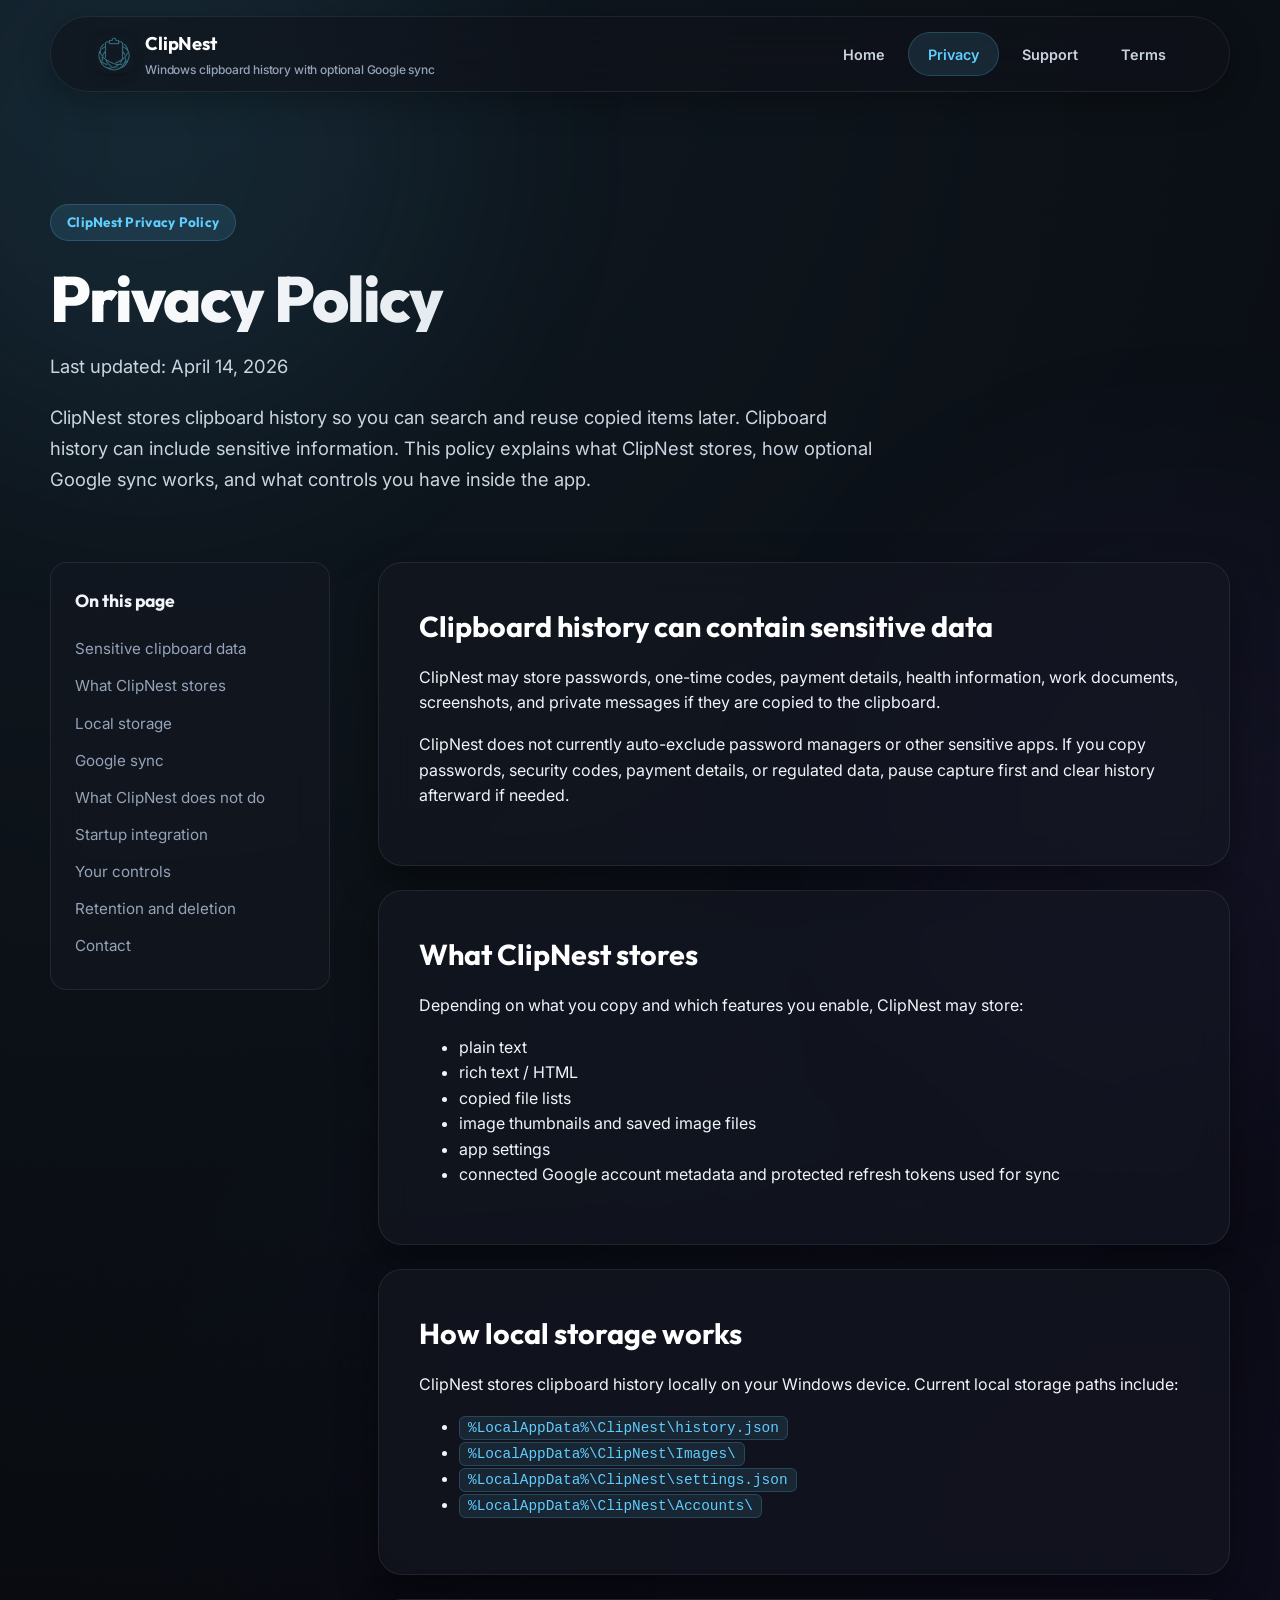
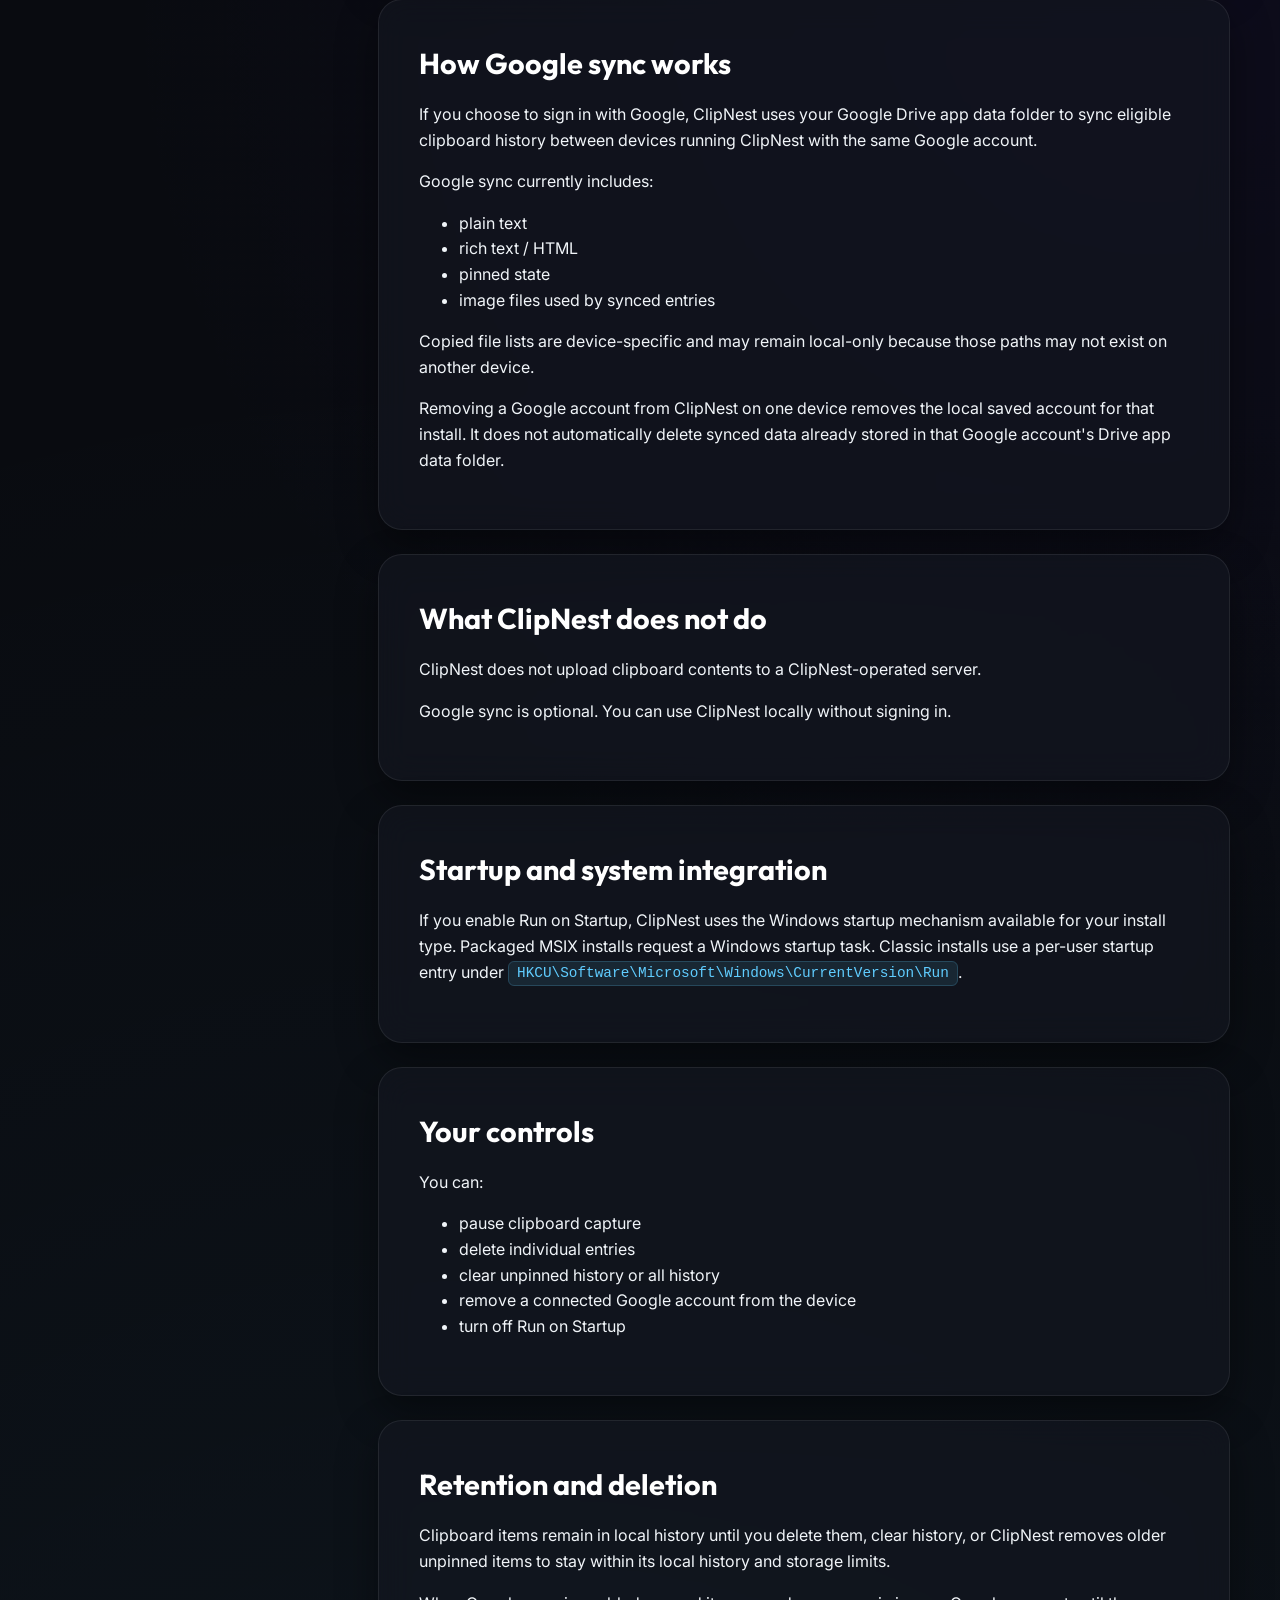
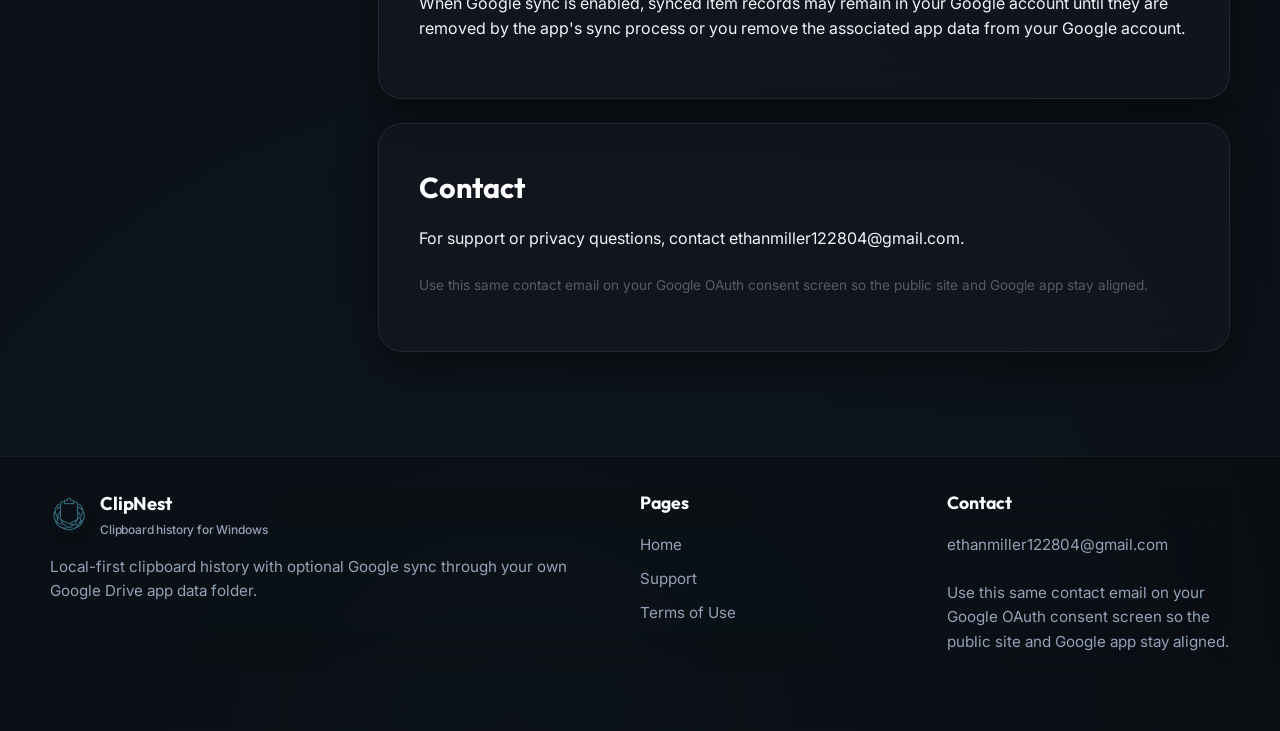
==== privacy.html @ 73f5afb1 "Prepare ClipNest website for GitHub Pages" ====
<!DOCTYPE html>
<html lang="en">
<head>
    <meta charset="utf-8">
    <meta name="viewport" content="width=device-width, initial-scale=1">
    <title>ClipNest Privacy Policy</title>
    <meta name="description" content="ClipNest Privacy Policy for the Windows clipboard history app with optional Google sync.">
    <link rel="icon" type="image/png" href="assets/favicon-64.png">
    <link rel="stylesheet" href="styles.css">
</head>
<body>
    <div class="site-shell">
        <div class="topbar">
            <div class="container">
                <nav class="nav" aria-label="Main navigation">
                    <a class="brand" href="index.html">
                        <img src="assets/clipnest-logo.png" alt="ClipNest logo">
                        <span class="brand-text">
                            <strong>ClipNest</strong>
                            <span>Windows clipboard history with optional Google sync</span>
                        </span>
                    </a>
                    <div class="nav-links">
                        <a href="index.html">Home</a>
                        <a class="active" href="privacy.html">Privacy</a>
                        <a href="support.html">Support</a>
                        <a href="terms.html">Terms</a>
                    </div>
                </nav>
            </div>
        </div>

        <main>
            <section class="page-hero">
                <div class="container">
                    <div class="eyebrow">ClipNest Privacy Policy</div>
                    <h1>Privacy Policy</h1>
                    <p>Last updated: April 14, 2026</p>
                    <p>
                        ClipNest stores clipboard history so you can search and reuse copied items later. Clipboard history can include
                        sensitive information. This policy explains what ClipNest stores, how optional Google sync works, and what controls
                        you have inside the app.
                    </p>
                </div>
            </section>

            <section class="container document-layout">
                <aside class="toc" aria-label="Privacy policy contents">
                    <h3>On this page</h3>
                    <a href="#sensitive">Sensitive clipboard data</a>
                    <a href="#collect">What ClipNest stores</a>
                    <a href="#local">Local storage</a>
                    <a href="#google">Google sync</a>
                    <a href="#not-do">What ClipNest does not do</a>
                    <a href="#startup">Startup integration</a>
                    <a href="#controls">Your controls</a>
                    <a href="#retention">Retention and deletion</a>
                    <a href="#contact">Contact</a>
                </aside>

                <div>
                    <article class="doc-card" id="sensitive">
                        <h2>Clipboard history can contain sensitive data</h2>
                        <p>
                            ClipNest may store passwords, one-time codes, payment details, health information, work documents,
                            screenshots, and private messages if they are copied to the clipboard.
                        </p>
                        <p>
                            ClipNest does not currently auto-exclude password managers or other sensitive apps. If you copy passwords,
                            security codes, payment details, or regulated data, pause capture first and clear history afterward if needed.
                        </p>
                    </article>

                    <article class="doc-card" id="collect">
                        <h2>What ClipNest stores</h2>
                        <p>Depending on what you copy and which features you enable, ClipNest may store:</p>
                        <ul>
                            <li>plain text</li>
                            <li>rich text / HTML</li>
                            <li>copied file lists</li>
                            <li>image thumbnails and saved image files</li>
                            <li>app settings</li>
                            <li>connected Google account metadata and protected refresh tokens used for sync</li>
                        </ul>
                    </article>

                    <article class="doc-card" id="local">
                        <h2>How local storage works</h2>
                        <p>ClipNest stores clipboard history locally on your Windows device. Current local storage paths include:</p>
                        <ul>
                            <li><code>%LocalAppData%\ClipNest\history.json</code></li>
                            <li><code>%LocalAppData%\ClipNest\Images\</code></li>
                            <li><code>%LocalAppData%\ClipNest\settings.json</code></li>
                            <li><code>%LocalAppData%\ClipNest\Accounts\</code></li>
                        </ul>
                    </article>

                    <article class="doc-card" id="google">
                        <h2>How Google sync works</h2>
                        <p>
                            If you choose to sign in with Google, ClipNest uses your Google Drive app data folder to sync eligible clipboard
                            history between devices running ClipNest with the same Google account.
                        </p>
                        <p>Google sync currently includes:</p>
                        <ul>
                            <li>plain text</li>
                            <li>rich text / HTML</li>
                            <li>pinned state</li>
                            <li>image files used by synced entries</li>
                        </ul>
                        <p>
                            Copied file lists are device-specific and may remain local-only because those paths may not exist on another device.
                        </p>
                        <p>
                            Removing a Google account from ClipNest on one device removes the local saved account for that install. It does not
                            automatically delete synced data already stored in that Google account's Drive app data folder.
                        </p>
                    </article>

                    <article class="doc-card" id="not-do">
                        <h2>What ClipNest does not do</h2>
                        <p>ClipNest does not upload clipboard contents to a ClipNest-operated server.</p>
                        <p>Google sync is optional. You can use ClipNest locally without signing in.</p>
                    </article>

                    <article class="doc-card" id="startup">
                        <h2>Startup and system integration</h2>
                        <p>
                            If you enable Run on Startup, ClipNest uses the Windows startup mechanism available for your install type.
                            Packaged MSIX installs request a Windows startup task. Classic installs use a per-user startup entry under
                            <code>HKCU\Software\Microsoft\Windows\CurrentVersion\Run</code>.
                        </p>
                    </article>

                    <article class="doc-card" id="controls">
                        <h2>Your controls</h2>
                        <p>You can:</p>
                        <ul>
                            <li>pause clipboard capture</li>
                            <li>delete individual entries</li>
                            <li>clear unpinned history or all history</li>
                            <li>remove a connected Google account from the device</li>
                            <li>turn off Run on Startup</li>
                        </ul>
                    </article>

                    <article class="doc-card" id="retention">
                        <h2>Retention and deletion</h2>
                        <p>
                            Clipboard items remain in local history until you delete them, clear history, or ClipNest removes older unpinned items
                            to stay within its local history and storage limits.
                        </p>
                        <p>
                            When Google sync is enabled, synced item records may remain in your Google account until they are removed by the app's
                            sync process or you remove the associated app data from your Google account.
                        </p>
                    </article>

                    <article class="doc-card" id="contact">
                        <h2>Contact</h2>
                        <p>For support or privacy questions, contact <a href="mailto:ethanmiller122804@gmail.com">ethanmiller122804@gmail.com</a>.</p>
                        <p class="legal-note">Use this same contact email on your Google OAuth consent screen so the public site and Google app stay aligned.</p>
                    </article>
                </div>
            </section>
        </main>

        <footer class="footer">
            <div class="container footer-grid footer-card">
                <div>
                    <div class="brand">
                        <img src="assets/clipnest-logo.png" alt="ClipNest logo">
                        <span class="brand-text">
                            <strong>ClipNest</strong>
                            <span>Clipboard history for Windows</span>
                        </span>
                    </div>
                    <p class="small-note" style="margin-top:0.9rem;">
                        Local-first clipboard history with optional Google sync through your own Google Drive app data folder.
                    </p>
                </div>
                <div>
                    <h3>Pages</h3>
                    <ul>
                        <li><a href="index.html">Home</a></li>
                        <li><a href="support.html">Support</a></li>
                        <li><a href="terms.html">Terms of Use</a></li>
                    </ul>
                </div>
                <div>
                    <h3>Contact</h3>
                    <ul>
                        <li><a href="mailto:ethanmiller122804@gmail.com">ethanmiller122804@gmail.com</a></li>
                    </ul>
                    <p class="legal-note">Use this same contact email on your Google OAuth consent screen so the public site and Google app stay aligned.</p>
                </div>
            </div>
        </footer>
    </div>
</body>
</html>
---- styles.css ----
@import url("https://fonts.googleapis.com/css2?family=Inter:wght@400;500;600;700&family=Outfit:wght@500;700;800;900&display=swap");

:root {
    --bg: #090b10;
    --bg-deep: #030407;
    --panel: rgba(255, 255, 255, 0.03);
    --panel-hover: rgba(255, 255, 255, 0.05);
    --panel-strong: rgba(255, 255, 255, 0.08);
    --line: rgba(255, 255, 255, 0.08);
    --line-glow: rgba(255, 255, 255, 0.15);
    --text: #f1f5f9;
    --muted: #cbd5e1;
    --soft: #94a3b8;
    
    /* Fluent-inspired vibrant accent */
    --accent: #60CDFF;
    --accent-strong: #0088EA;
    --accent-faint: rgba(96, 205, 255, 0.12);
    
    --good: #2fe09d;
    --good-faint: rgba(47, 224, 157, 0.12);
    
    --shadow-sm: 0 4px 12px rgba(0, 0, 0, 0.2);
    --shadow: 0 16px 40px rgba(0, 0, 0, 0.4);
    --shadow-glow: 0 0 24px var(--accent-faint);
    
    --radius-xl: 24px;
    --radius-lg: 16px;
    --radius-md: 10px;
    --content-width: 1180px;
}

* {
    box-sizing: border-box;
}

html {
    scroll-behavior: smooth;
}

body {
    margin: 0;
    font-family: "Inter", "Segoe UI Variable", "Segoe UI", sans-serif;
    color: var(--text);
    background: var(--bg);
    min-height: 100vh;
    line-height: 1.6;
    overflow-x: hidden;
}

a {
    color: inherit;
    text-decoration: none;
    transition: color 0.2s ease;
}

img {
    display: block;
    max-width: 100%;
}

/* Glassmorphism Ambient Glow Effects */
.site-shell {
    position: relative;
    overflow: hidden;
    min-height: 100vh;
    background-image: 
        radial-gradient(circle at 10% 0%, rgba(96, 205, 255, 0.08) 0%, transparent 40%),
        radial-gradient(circle at 90% 40%, rgba(95, 34, 250, 0.05) 0%, transparent 40%),
        radial-gradient(circle at 40% 100%, rgba(96, 205, 255, 0.06) 0%, transparent 50%);
}

.site-shell::before,
.site-shell::after {
    content: "";
    position: fixed;
    inset: auto;
    width: 600px;
    height: 600px;
    border-radius: 50%;
    pointer-events: none;
    filter: blur(120px);
    opacity: 0.4;
    z-index: 0;
}

.site-shell::before {
    top: -150px;
    left: -150px;
    background: rgba(96, 205, 255, 0.2);
    animation: pulse 12s infinite alternate ease-in-out;
}

.site-shell::after {
    bottom: -200px;
    right: -200px;
    background: rgba(140, 96, 255, 0.15);
    animation: pulse 15s infinite alternate-reverse ease-in-out;
}

@keyframes pulse {
    0% { transform: scale(0.9) translate(0, 0); opacity: 0.3; }
    100% { transform: scale(1.1) translate(30px, 30px); opacity: 0.5; }
}

.container {
    width: min(calc(100% - 2.5rem), var(--content-width));
    margin: 0 auto;
    position: relative;
    z-index: 1;
}

/* Floating Navigation */
.topbar {
    position: sticky;
    top: 1rem;
    z-index: 20;
    margin: 0 auto 2rem;
    width: min(calc(100% - 2.5rem), var(--content-width));
    backdrop-filter: blur(24px);
    -webkit-backdrop-filter: blur(24px);
    background: rgba(15, 18, 25, 0.6);
    border: 1px solid var(--line);
    border-radius: 999px;
    box-shadow: 0 8px 32px rgba(0,0,0,0.3);
    transition: all 0.3s ease;
}

.nav {
    display: flex;
    align-items: center;
    justify-content: space-between;
    padding: 0.75rem 1.5rem;
    min-height: auto;
}

.brand {
    display: inline-flex;
    align-items: center;
    gap: 0.75rem;
    font-weight: 800;
    letter-spacing: -0.01em;
    font-family: "Outfit", sans-serif;
}

.brand img {
    width: 38px;
    height: 38px;
    border-radius: 10px;
    box-shadow: 0 4px 12px rgba(0,0,0,0.2);
}

.brand-text {
    display: flex;
    flex-direction: column;
    gap: 0.1rem;
}

.brand-text strong {
    font-size: 1.15rem;
    color: #fff;
}

.brand-text span {
    font-size: 0.75rem;
    color: var(--soft);
    font-weight: 500;
    font-family: "Inter", sans-serif;
}

.nav-links {
    display: flex;
    align-items: center;
    gap: 0.25rem;
}

.nav-links a {
    padding: 0.6rem 1.2rem;
    border-radius: 999px;
    color: var(--muted);
    font-weight: 600;
    font-size: 0.9rem;
    transition: all 0.2s ease;
}

.nav-links a:hover {
    background: rgba(255, 255, 255, 0.08);
    color: #fff;
    transform: translateY(-1px);
}

.nav-links a.active {
    background: var(--accent-faint);
    color: var(--accent);
    border: 1px solid rgba(96, 205, 255, 0.2);
}

/* Hero Section */
.hero {
    padding: 6rem 0 4rem;
}

.hero-grid {
    display: grid;
    grid-template-columns: 1.2fr 0.8fr;
    gap: 4rem;
    align-items: center;
}

.eyebrow {
    display: inline-flex;
    align-items: center;
    gap: 0.5rem;
    padding: 0.4rem 1rem;
    border: 1px solid rgba(96, 205, 255, 0.2);
    border-radius: 999px;
    background: var(--accent-faint);
    color: var(--accent);
    font-size: 0.85rem;
    font-weight: 700;
    margin-bottom: 1.5rem;
    font-family: "Outfit", sans-serif;
    letter-spacing: 0.02em;
}

.hero-copy h1,
.page-hero h1 {
    margin: 0;
    font-family: "Outfit", sans-serif;
    font-size: clamp(2.8rem, 5vw, 4.5rem);
    line-height: 1.05;
    letter-spacing: -0.03em;
    font-weight: 800;
    color: #fff;
    background: radial-gradient(circle at top left, #ffffff 0%, #b4c4d5 100%);
    -webkit-background-clip: text;
    -webkit-text-fill-color: transparent;
}

.hero-copy p,
.page-hero p {
    font-size: 1.15rem;
    line-height: 1.7;
    color: var(--muted);
    max-width: 52rem;
    margin-top: 1.2rem;
}

/* Premium Buttons */
.hero-actions {
    display: flex;
    gap: 1rem;
    flex-wrap: wrap;
    margin: 2rem 0;
}

.button {
    display: inline-flex;
    align-items: center;
    justify-content: center;
    gap: 0.5rem;
    min-height: 52px;
    padding: 0 1.5rem;
    border-radius: var(--radius-md);
    border: 1px solid transparent;
    font-weight: 700;
    letter-spacing: 0.01em;
    font-size: 0.95rem;
    transition: all 0.2s cubic-bezier(0.16, 1, 0.3, 1);
    position: relative;
    overflow: hidden;
}

.button:active {
    transform: scale(0.98);
}

.button.primary {
    color: #000;
    background: linear-gradient(180deg, #9DE0FF 0%, var(--accent) 100%);
    box-shadow: 0 8px 24px rgba(96, 205, 255, 0.3), inset 0 1px 1px rgba(255,255,255,0.6);
}

.button.primary:hover {
    background: linear-gradient(180deg, #b3e8ff 0%, #7cd5ff 100%);
    box-shadow: 0 12px 32px rgba(96, 205, 255, 0.4), inset 0 1px 1px rgba(255,255,255,0.8);
    transform: translateY(-2px);
}

.button.secondary {
    border: 1px solid var(--line);
    background: rgba(255, 255, 255, 0.02);
    backdrop-filter: blur(10px);
    -webkit-backdrop-filter: blur(10px);
    color: var(--text);
}

.button.secondary:hover {
    background: rgba(255, 255, 255, 0.06);
    border-color: var(--line-glow);
    transform: translateY(-2px);
}

.hero-points,
.feature-grid,
.info-grid,
.footer-grid,
.support-grid {
    display: grid;
    gap: 1.5rem;
}

.hero-points {
    grid-template-columns: repeat(3, minmax(0, 1fr));
}

/* Cards & Glassmorphism */
.mini-card,
.card,
.panel,
.footer-card {
    border: 1px solid var(--line);
    border-radius: var(--radius-lg);
    background: linear-gradient(160deg, rgba(20, 24, 34, 0.9) 0%, rgba(13, 15, 22, 0.8) 100%);
    backdrop-filter: blur(20px);
    -webkit-backdrop-filter: blur(20px);
    box-shadow: var(--shadow-sm);
    transition: transform 0.3s ease, border-color 0.3s ease, box-shadow 0.3s ease;
    position: relative;
    overflow: hidden;
}

.mini-card::before, .card::before, .panel::before {
    content: "";
    position: absolute;
    inset: 0;
    pointer-events: none;
    border-radius: inherit;
    padding: 1px;
    background: linear-gradient(135deg, rgba(255,255,255,0.15) 0%, transparent 50%, rgba(255,255,255,0.02) 100%);
    -webkit-mask: linear-gradient(#fff 0 0) content-box, linear-gradient(#fff 0 0);
    -webkit-mask-composite: xor;
    mask-composite: exclude;
}

.mini-card:hover, .card:hover {
    transform: translateY(-4px);
    border-color: rgba(96, 205, 255, 0.3);
    box-shadow: 0 16px 40px rgba(0,0,0,0.4), 0 0 20px rgba(96, 205, 255, 0.05);
}

.mini-card {
    padding: 1.25rem;
}

.mini-card strong {
    display: block;
    font-size: 0.95rem;
    font-weight: 700;
    margin-bottom: 0.5rem;
    color: #fff;
    font-family: "Outfit", sans-serif;
}

.mini-card span {
    display: block;
    color: var(--soft);
    font-size: 0.85rem;
    line-height: 1.6;
}

/* Application Frame Mimicking App.xaml/MainWindow.xaml */
.app-frame {
    padding: 1.2rem;
    border: 1px solid rgba(255, 255, 255, 0.1);
    border-radius: var(--radius-xl);
    background: linear-gradient(180deg, rgba(30, 30, 30, 0.7), rgba(20, 20, 20, 0.95));
    backdrop-filter: blur(30px);
    -webkit-backdrop-filter: blur(30px);
    box-shadow: 0 24px 60px rgba(0, 0, 0, 0.5), inset 0 1px 0 rgba(255,255,255,0.1);
    position: relative;
}

.app-frame::after {
    content: '';
    position: absolute;
    top: 0; left: 0; right: 0; bottom: 0;
    border-radius: inherit;
    box-shadow: inset 0 0 0 1px rgba(255,255,255,0.05);
    pointer-events: none;
}

.app-titlebar {
    display: flex;
    align-items: center;
    justify-content: space-between;
    gap: 1rem;
    padding: 0.2rem 0.5rem 1rem;
    border-bottom: 1px solid rgba(255, 255, 255, 0.05);
    margin-bottom: 1rem;
}

.app-titlebar .brand img { width: 20px; height: 20px; border-radius: 4px; }
.app-titlebar .brand-text strong { font-size: 0.85rem; }
.app-titlebar .brand-text span { font-size: 0.7rem; }

.app-titlebar .dots {
    display: flex;
    gap: 0.5rem;
}

.app-titlebar .dots span {
    width: 0.75rem;
    height: 0.75rem;
    border-radius: 50%;
    background: rgba(255, 255, 255, 0.2);
}

.app-header {
    display: flex;
    align-items: center;
    gap: 1rem;
    padding: 1rem 1.2rem;
    border-radius: var(--radius-lg);
    background: rgba(255, 255, 255, 0.03);
    border: 1px solid rgba(255, 255, 255, 0.05);
    margin-bottom: 1rem;
}

.app-header strong {
    display: block;
    font-size: 1rem;
    color: #fff;
}

.app-header span {
    color: var(--soft);
    font-size: 0.85rem;
}

.search-pill {
    display: flex;
    align-items: center;
    justify-content: space-between;
    padding: 0.85rem 1.2rem;
    border-radius: var(--radius-md);
    background: rgba(0, 0, 0, 0.3);
    border: 1px solid rgba(255, 255, 255, 0.08);
    color: var(--soft);
    margin-bottom: 1.2rem;
    font-size: 0.9rem;
    box-shadow: inset 0 2px 4px rgba(0,0,0,0.2);
}

.mock-list {
    display: grid;
    gap: 0.8rem;
}

.mock-item {
    padding: 1.2rem;
    border-radius: var(--radius-md);
    background: rgba(255, 255, 255, 0.04);
    border: 1px solid rgba(255, 255, 255, 0.05);
    transition: all 0.2s ease;
    cursor: default;
}

.mock-item:hover {
    background: rgba(255, 255, 255, 0.08);
    transform: scale(1.02);
    border-color: rgba(255, 255, 255, 0.1);
}

.mock-item strong {
    display: block;
    font-size: 0.95rem;
    margin-bottom: 0.5rem;
    color: #e2e8f0;
}

.mock-item p {
    margin: 0 0 0.8rem;
    color: var(--soft);
    font-size: 0.85rem;
    line-height: 1.5;
}

.mock-meta {
    display: flex;
    flex-wrap: wrap;
    gap: 0.5rem;
}

.chip {
    display: inline-flex;
    align-items: center;
    padding: 0.25rem 0.6rem;
    border-radius: 6px;
    background: rgba(255, 255, 255, 0.08);
    color: var(--muted);
    font-size: 0.75rem;
    font-weight: 600;
}

.chip.accent {
    background: var(--accent-faint);
    color: var(--accent);
    border: 1px solid rgba(96, 205, 255, 0.2);
}

.chip.good {
    background: var(--good-faint);
    color: var(--good);
    border: 1px solid rgba(47, 224, 157, 0.2);
}

/* Sections */
.section {
    padding: 4rem 0;
    position: relative;
    z-index: 2;
}

.section-heading {
    max-width: 50rem;
    margin-bottom: 3rem;
}

.section-heading h2 {
    margin: 0 0 1rem;
    font-family: "Outfit", sans-serif;
    font-size: clamp(2.2rem, 4vw, 3.2rem);
    line-height: 1.1;
    letter-spacing: -0.02em;
    font-weight: 800;
}

.section-heading p {
    margin: 0;
    color: var(--muted);
    font-size: 1.1rem;
}

.feature-grid {
    grid-template-columns: repeat(auto-fit, minmax(320px, 1fr));
}

.card {
    padding: 2rem;
}

.card h3 {
    margin: 0 0 0.8rem;
    font-size: 1.25rem;
    font-family: "Outfit", sans-serif;
    color: #fff;
}

.card p, .card li, .panel p, .panel li, .footer-card p, .footer-card li {
    color: var(--soft);
    font-size: 0.95rem;
}

.card ul, .panel ul, .footer-card ul {
    margin: 1rem 0 0;
    padding-left: 1.2rem;
}

/* Sync Diagram */
.sync-diagram {
    display: grid;
    grid-template-columns: 1fr auto 1fr;
    gap: 1.5rem;
    align-items: center;
}

.diagram-node {
    position: relative;
    padding: 1.8rem;
    border: 1px solid rgba(96, 205, 255, 0.2);
    border-radius: var(--radius-lg);
    background: linear-gradient(145deg, rgba(20, 24, 34, 0.9), rgba(10, 12, 18, 0.9));
    box-shadow: inset 0 1px 1px rgba(255,255,255,0.05), var(--shadow-sm);
    text-align: center;
}

.diagram-node strong {
    display: block;
    margin-bottom: 0.5rem;
    font-size: 1.1rem;
    color: #fff;
    font-family: "Outfit", sans-serif;
}

.diagram-arrow {
    display: flex;
    align-items: center;
    justify-content: center;
    color: var(--accent);
    font-weight: 800;
    font-size: 2rem;
    text-shadow: 0 0 10px var(--accent-faint);
}

.info-grid {
    grid-template-columns: 1.2fr 0.8fr;
    gap: 2rem;
}

.panel {
    padding: 2.5rem;
}

.checklist {
    display: grid;
    gap: 1rem;
}

.checklist div {
    display: flex;
    gap: 1rem;
    align-items: flex-start;
    padding: 1rem;
    border-radius: var(--radius-md);
    background: rgba(255, 255, 255, 0.02);
    border: 1px solid rgba(255, 255, 255, 0.05);
    transition: transform 0.2s;
}

.checklist div:hover {
    transform: translateX(4px);
    background: rgba(255, 255, 255, 0.04);
}

.checklist span {
    width: 1.8rem;
    height: 1.8rem;
    display: inline-flex;
    align-items: center;
    justify-content: center;
    border-radius: 50%;
    background: var(--accent-faint);
    color: var(--accent);
    font-size: 0.9rem;
    font-weight: 700;
    flex: 0 0 auto;
    border: 1px solid rgba(96, 205, 255, 0.2);
}

/* Document Pages */
.page-hero {
    padding: 6rem 0 3rem;
}

.document-layout {
    display: grid;
    grid-template-columns: 280px minmax(0, 1fr);
    gap: 3rem;
    align-items: start;
    padding-bottom: 5rem;
}

.toc {
    position: sticky;
    top: 7rem;
    padding: 1.5rem;
    border: 1px solid var(--line);
    border-radius: var(--radius-lg);
    background: rgba(20, 24, 34, 0.6);
    backdrop-filter: blur(16px);
    -webkit-backdrop-filter: blur(16px);
}

.toc h3 {
    margin: 0 0 1rem;
    font-size: 1.1rem;
    font-family: "Outfit", sans-serif;
}

.toc a {
    display: block;
    color: var(--soft);
    padding: 0.4rem 0;
    font-size: 0.95rem;
    transition: all 0.2s;
}

.toc a:hover {
    color: var(--accent);
    transform: translateX(4px);
}

.doc-card {
    padding: 2.5rem;
    border: 1px solid var(--line);
    border-radius: var(--radius-xl);
    background: rgba(20, 24, 34, 0.6);
    backdrop-filter: blur(16px);
    -webkit-backdrop-filter: blur(16px);
    box-shadow: var(--shadow);
    margin-bottom: 1.5rem;
}

.doc-card h2 {
    margin: 0 0 1rem;
    font-size: 1.8rem;
    font-family: "Outfit", sans-serif;
    color: #fff;
}

.doc-card code {
    font-family: "Consolas", "JetBrains Mono", monospace;
    background: rgba(96, 205, 255, 0.1);
    border: 1px solid rgba(96, 205, 255, 0.2);
    padding: 0.2rem 0.5rem;
    border-radius: 6px;
    color: var(--accent);
    font-size: 0.9em;
}

/* Footer */
.footer {
    padding: 2rem 0 4rem;
    border-top: 1px solid rgba(255,255,255,0.05);
    background: rgba(0, 0, 0, 0.2);
}

.footer-grid {
    grid-template-columns: 2fr 1fr 1fr;
    padding: 2rem;
}

.footer-card {
    background: transparent;
    border: none;
    box-shadow: none;
    padding: 0;
}

.footer-card::before { display: none; }
.footer-card:hover { transform: none; box-shadow: none; }

.footer-card h3 {
    margin: 0 0 1rem;
    font-size: 1.1rem;
    color: #fff;
    font-family: "Outfit", sans-serif;
}

.footer-card ul {
    list-style: none;
    padding: 0;
}

.footer-card li + li {
    margin-top: 0.6rem;
}

.footer-card a {
    color: var(--soft);
    transition: color 0.2s;
}

.footer-card a:hover {
    color: var(--accent);
}

.small-note {
    color: var(--soft);
    font-size: 0.95rem;
    margin-top: 1rem;
    line-height: 1.6;
}

.legal-note {
    margin-top: 1.5rem;
    color: rgba(255,255,255,0.3);
    font-size: 0.85rem;
}

/* Responsive */
@media (max-width: 1024px) {
    .hero-grid, .info-grid, .support-grid, .document-layout, .footer-grid {
        grid-template-columns: 1fr;
        gap: 2rem;
    }
    
    .sync-diagram {
        grid-template-columns: 1fr;
        gap: 1rem;
    }
    
    .diagram-arrow { transform: rotate(90deg); }
    .hero-points { grid-template-columns: 1fr; }
    .toc { position: static; margin-bottom: 2rem; }
    .topbar { width: 100%; border-radius: 0; top: 0; border-left: none; border-right: none; border-top: none; }
}

@media (max-width: 720px) {
    .nav {
        flex-direction: column;
        gap: 1rem;
        padding: 1rem;
    }
    .hero { padding-top: 4rem; }
    .hero-copy h1, .page-hero h1 { font-size: clamp(2.5rem, 10vw, 3rem); }
}
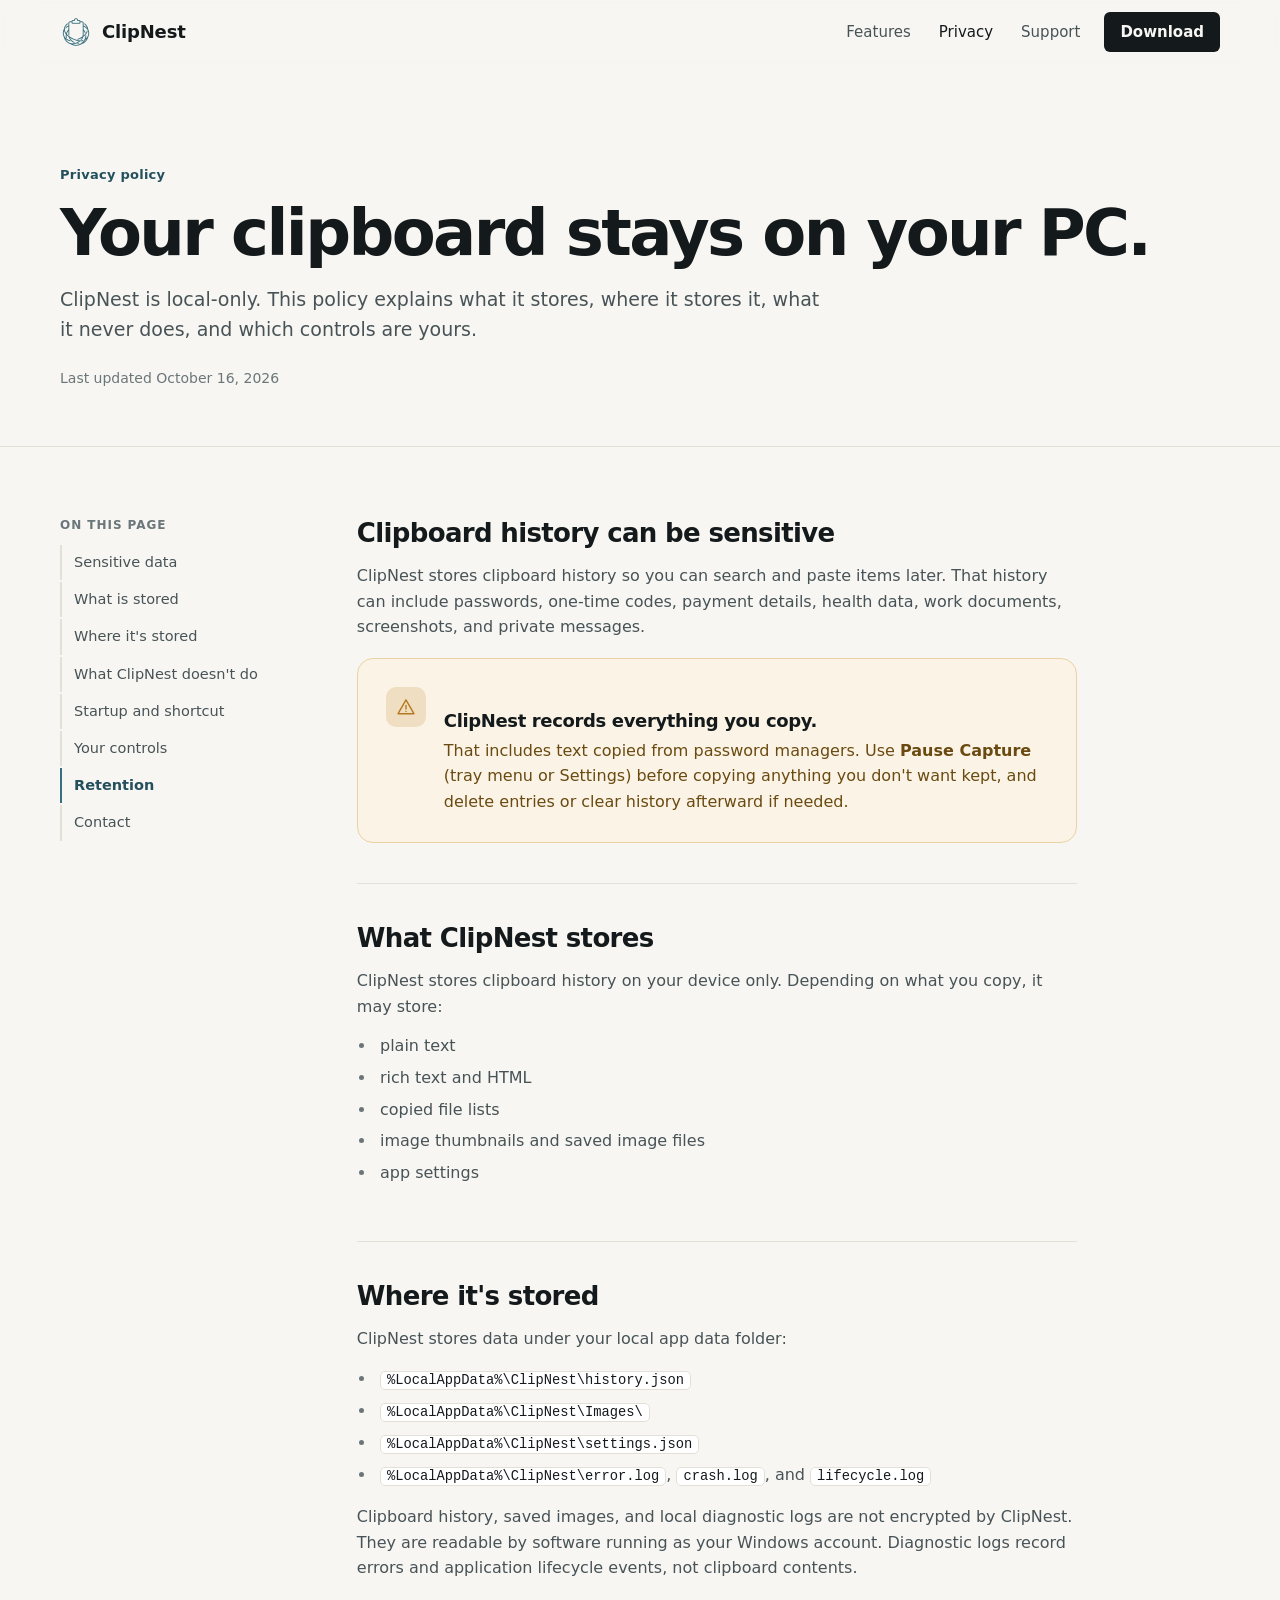
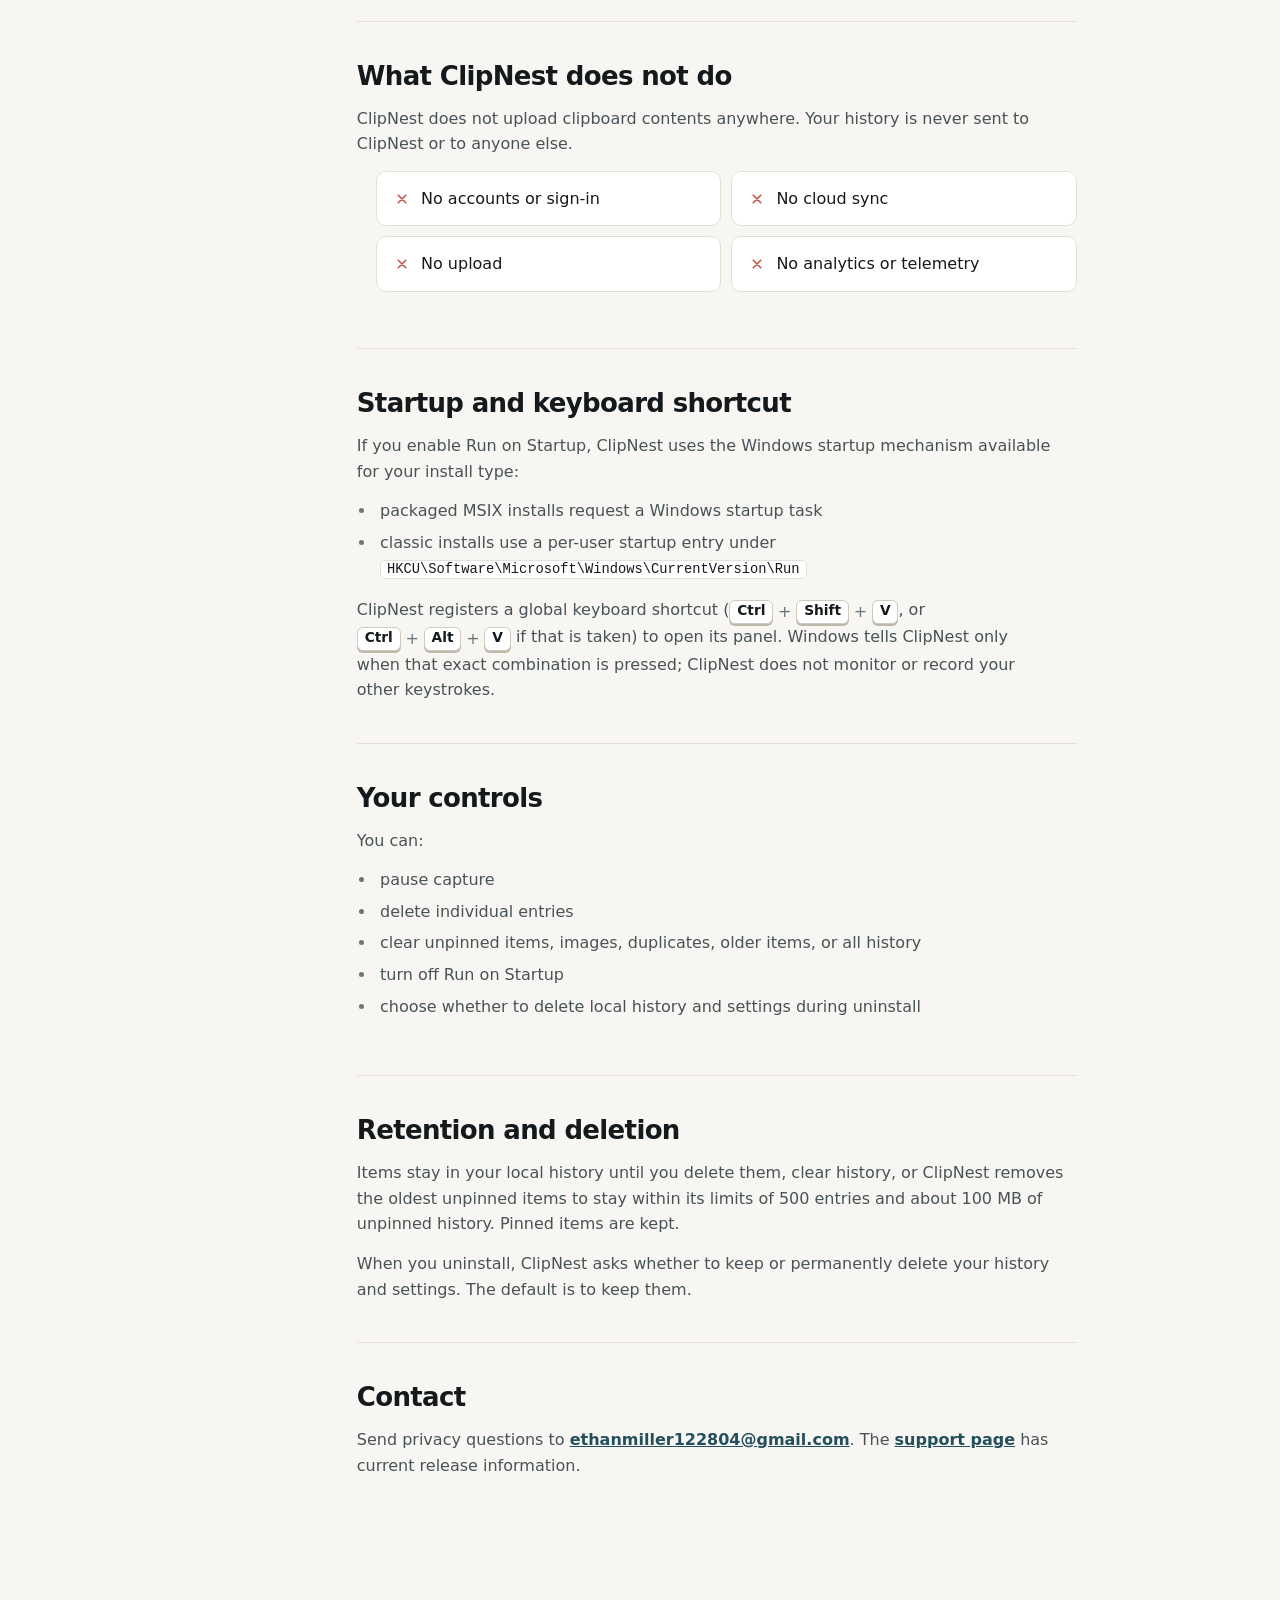
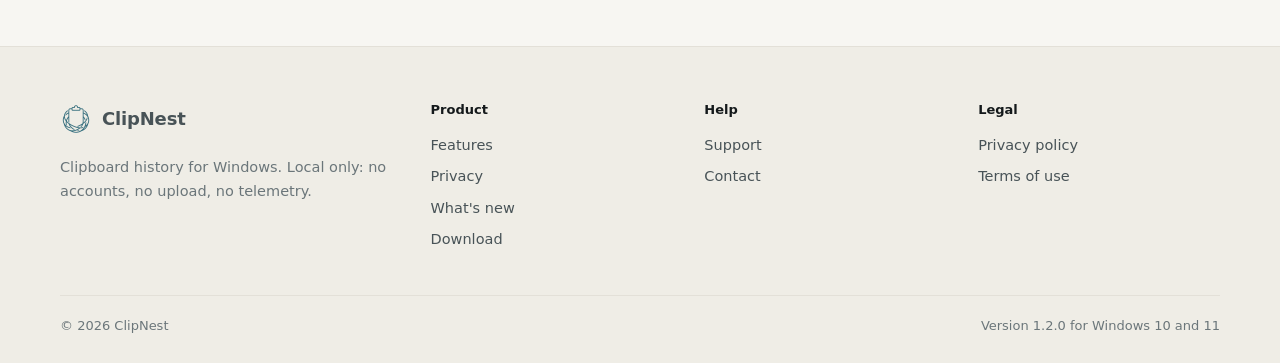
==== commit 67a18472: "Redesign site for ClipNest 1.2.0 (local-only, global shortcut) - Remove all Google sign-in, Drive sy" ====
--- a/privacy.html
+++ b/privacy.html
@@ -1,201 +1,73 @@
-<!DOCTYPE html>
-<html lang="en">
+<!doctype html>
+<html lang="en" class="no-js">
 <head>
     <meta charset="utf-8">
     <meta name="viewport" content="width=device-width, initial-scale=1">
-    <title>ClipNest Privacy Policy</title>
-    <meta name="description" content="ClipNest Privacy Policy for the Windows clipboard history app with optional Google sync.">
+    <title>Privacy policy | ClipNest</title>
+    <meta name="description" content="What ClipNest stores, where it stores it on your PC, and the controls you have. ClipNest is local-only: no accounts, no upload, no telemetry.">
+    <meta name="color-scheme" content="light dark">
+    <meta name="theme-color" content="#f7f6f2" media="(prefers-color-scheme: light)">
+    <meta name="theme-color" content="#0d1113" media="(prefers-color-scheme: dark)">
     <link rel="icon" type="image/png" href="assets/favicon-64.png">
     <link rel="stylesheet" href="styles.css">
+    <script src="script.js" defer></script>
 </head>
 <body>
-    <div class="site-shell">
-        <div class="topbar">
-            <div class="container">
-                <nav class="nav" aria-label="Main navigation">
-                    <a class="brand" href="index.html">
-                        <img src="assets/clipnest-logo.png" alt="ClipNest logo">
-                        <span class="brand-text">
-                            <strong>ClipNest</strong>
-                            <span>Windows clipboard history with optional Google sync</span>
-                        </span>
-                    </a>
-                    <div class="nav-links">
-                        <a href="index.html">Home</a>
-                        <a class="active" href="privacy.html">Privacy</a>
-                        <a href="support.html">Support</a>
-                        <a href="terms.html">Terms</a>
-                    </div>
-                </nav>
+    <svg xmlns="http://www.w3.org/2000/svg" style="display:none"><symbol id="i-download" viewBox="0 0 24 24"><path d="M12 4v11m0 0 4.5-4.5M12 15l-4.5-4.5M5 19.5h14"/></symbol><symbol id="i-search" viewBox="0 0 24 24"><circle cx="11" cy="11" r="6.5"/><path d="m16 16 4 4"/></symbol><symbol id="i-pin" viewBox="0 0 24 24"><path d="m14 4 6 6-3 1-4 4-1 5-3-3-4 4-1-1 4-4-3-3 5-1 4-4z"/></symbol><symbol id="i-trash" viewBox="0 0 24 24"><path d="M5 7h14M10 7V5h4v2M7 7l1 12h8l1-12"/></symbol><symbol id="i-settings" viewBox="0 0 24 24"><circle cx="12" cy="12" r="3"/><path d="M12 2.8v2.6M12 18.6v2.6M2.8 12h2.6M18.6 12h2.6M5.5 5.5l1.8 1.8M16.7 16.7l1.8 1.8M5.5 18.5l1.8-1.8M16.7 7.3l1.8-1.8"/></symbol><symbol id="i-min" viewBox="0 0 24 24"><path d="M7 12h10"/></symbol><symbol id="i-max" viewBox="0 0 24 24"><rect x="7" y="7" width="10" height="10" rx="1"/></symbol><symbol id="i-x" viewBox="0 0 24 24"><path d="M7 7l10 10M17 7 7 17"/></symbol><symbol id="i-check" viewBox="0 0 24 24"><path d="M5 12.5l4.5 4.5L19 7"/></symbol><symbol id="i-plus" viewBox="0 0 24 24"><path d="M12 5v14M5 12h14"/></symbol><symbol id="i-file" viewBox="0 0 24 24"><path d="M7 3h7l5 5v13H7z"/><path d="M14 3v5h5"/></symbol><symbol id="i-image" viewBox="0 0 24 24"><rect x="3" y="4" width="18" height="16" rx="2"/><circle cx="9" cy="10" r="2"/><path d="m5 18 5-5 3 3 2-2 4 4"/></symbol><symbol id="i-text" viewBox="0 0 24 24"><path d="M5 6h14M12 6v13M9 19h6"/></symbol><symbol id="i-rich" viewBox="0 0 24 24"><path d="M7 5h5.5a3.5 3.5 0 0 1 0 7H7zM7 12h6.5a3.5 3.5 0 0 1 0 7H7z"/></symbol><symbol id="i-tag" viewBox="0 0 24 24"><path d="M3.5 12.5V4.5a1 1 0 0 1 1-1h8l8.5 8.5-9 9z"/><circle cx="8" cy="8" r="1.3"/></symbol><symbol id="i-sparkle" viewBox="0 0 24 24"><path d="M12 3.5l1.8 5.2 5.2 1.8-5.2 1.8-1.8 5.2-1.8-5.2-5.2-1.8 5.2-1.8zM18.5 15.5l.8 2.2 2.2.8-2.2.8-.8 2.2-.8-2.2-2.2-.8 2.2-.8z"/></symbol><symbol id="i-tray" viewBox="0 0 24 24"><rect x="3" y="4" width="18" height="16" rx="2"/><path d="M3 15h5l1.5 2h5L16 15h5"/></symbol><symbol id="i-alert" viewBox="0 0 24 24"><path d="M12 3.5 2.5 20h19z"/><path d="M12 10v4.5M12 17.2v.1"/></symbol><symbol id="i-copy" viewBox="0 0 24 24"><rect x="8.5" y="8.5" width="11.5" height="11.5" rx="2"/><path d="M15.5 8.5V5a1 1 0 0 0-1-1H5a1 1 0 0 0-1 1v9.5a1 1 0 0 0 1 1h3.5"/></symbol><symbol id="i-mail" viewBox="0 0 24 24"><rect x="3" y="5" width="18" height="14" rx="2"/><path d="m3.5 7 8.5 6 8.5-6"/></symbol><symbol id="i-arrow" viewBox="0 0 24 24"><path d="M5 12h14M13 6l6 6-6 6"/></symbol><symbol id="i-lock" viewBox="0 0 24 24"><rect x="5" y="10.5" width="14" height="10" rx="2"/><path d="M8 10.5V8a4 4 0 0 1 8 0v2.5"/></symbol><symbol id="i-monitor" viewBox="0 0 24 24"><rect x="3" y="4" width="18" height="12" rx="2"/><path d="M9 20h6M12 16v4"/></symbol><symbol id="i-keyboard" viewBox="0 0 24 24"><rect x="2.5" y="6" width="19" height="12" rx="2"/><path d="M6.5 10h.01M10 10h.01M14 10h.01M17.5 10h.01M7.5 14h9"/></symbol></svg>
+    <a class="skip-link" href="#main">Skip to content</a>
+
+    <header class="site-header">
+        <div class="wrap header-inner">
+            <a class="wordmark" href="index.html" aria-label="ClipNest home"><img src="assets/clipnest-logo.png" alt="" width="32" height="32"><span>ClipNest</span></a>
+            <button class="menu-button" type="button" aria-expanded="false" aria-controls="site-nav"><span class="sr-only">Open menu</span><span class="bars" aria-hidden="true"><span></span><span></span><span></span></span></button>
+            <nav class="site-nav" id="site-nav" aria-label="Main">
+                <a href="index.html#features">Features</a>
+                <a href="privacy.html" aria-current="page">Privacy</a>
+                <a href="support.html">Support</a>
+                <a class="nav-download" href="index.html#download">Download</a>
+            </nav>
+        </div>
+    </header>
+
+    <main id="main">
+        <section class="page-hero">
+            <div class="wrap">
+                <p class="eyebrow">Privacy policy</p>
+                <h1>Your clipboard stays on your PC.</h1>
+                <p class="lede">ClipNest is local-only. This policy explains what it stores, where it stores it, what it never does, and which controls are yours.</p>
+                <span class="page-date">Last updated October 16, 2026</span>
             </div>
-        </div>
+        </section>
 
-        <main>
-            <section class="page-hero">
-                <div class="container">
-                    <div class="eyebrow">ClipNest Privacy Policy</div>
-                    <h1>Privacy Policy</h1>
-                    <p>Last updated: April 14, 2026</p>
-                    <p>
-                        ClipNest stores clipboard history so you can search and reuse copied items later. Clipboard history can include
-                        sensitive information. This policy explains what ClipNest stores, how optional Google sync works, and what controls
-                        you have inside the app.
-                    </p>
-                </div>
-            </section>
+        <section class="doc">
+            <div class="wrap doc-layout">
+                <nav class="toc" aria-label="On this page"><h2>On this page</h2><a href="#sensitive">Sensitive data</a><a href="#stored">What is stored</a><a href="#local">Where it's stored</a><a href="#network">What ClipNest doesn't do</a><a href="#startup">Startup and shortcut</a><a href="#controls">Your controls</a><a href="#retention">Retention</a><a href="#contact">Contact</a></nav>
+                <div class="doc-body">
+                    <section id="sensitive"><h2>Clipboard history can be sensitive</h2><p>ClipNest stores clipboard history so you can search and paste items later. That history can include passwords, one-time codes, payment details, health data, work documents, screenshots, and private messages.</p><aside class="warn"><div class="warn-mark"><svg class="icon" aria-hidden="true"><use href="#i-alert"/></svg></div><div><h3>ClipNest records everything you copy.</h3><p>That includes text copied from password managers. Use <strong>Pause Capture</strong> (tray menu or Settings) before copying anything you don't want kept, and delete entries or clear history afterward if needed.</p></div></aside></section>
+                    <section id="stored"><h2>What ClipNest stores</h2><p>ClipNest stores clipboard history on your device only. Depending on what you copy, it may store:</p><ul><li>plain text</li><li>rich text and HTML</li><li>copied file lists</li><li>image thumbnails and saved image files</li><li>app settings</li></ul></section>
+                    <section id="local"><h2>Where it's stored</h2><p>ClipNest stores data under your local app data folder:</p><ul><li><code>%LocalAppData%\ClipNest\history.json</code></li><li><code>%LocalAppData%\ClipNest\Images\</code></li><li><code>%LocalAppData%\ClipNest\settings.json</code></li><li><code>%LocalAppData%\ClipNest\error.log</code>, <code>crash.log</code>, and <code>lifecycle.log</code></li></ul><p>Clipboard history, saved images, and local diagnostic logs are not encrypted by ClipNest. They are readable by software running as your Windows account. Diagnostic logs record errors and application lifecycle events, not clipboard contents.</p></section>
+                    <section id="network"><h2>What ClipNest does not do</h2><p>ClipNest does not upload clipboard contents anywhere. Your history is never sent to ClipNest or to anyone else.</p><ul class="never-inline"><li><svg class="icon" aria-hidden="true"><use href="#i-x"/></svg>No accounts or sign-in</li><li><svg class="icon" aria-hidden="true"><use href="#i-x"/></svg>No cloud sync</li><li><svg class="icon" aria-hidden="true"><use href="#i-x"/></svg>No upload</li><li><svg class="icon" aria-hidden="true"><use href="#i-x"/></svg>No analytics or telemetry</li></ul></section>
+                    <section id="startup"><h2>Startup and keyboard shortcut</h2><p>If you enable Run on Startup, ClipNest uses the Windows startup mechanism available for your install type:</p><ul><li>packaged MSIX installs request a Windows startup task</li><li>classic installs use a per-user startup entry under <code>HKCU\Software\Microsoft\Windows\CurrentVersion\Run</code></li></ul><p>ClipNest registers a global keyboard shortcut (<span class="keys"><kbd>Ctrl</kbd><span>+</span><kbd>Shift</kbd><span>+</span><kbd>V</kbd></span>, or <span class="keys"><kbd>Ctrl</kbd><span>+</span><kbd>Alt</kbd><span>+</span><kbd>V</kbd></span> if that is taken) to open its panel. Windows tells ClipNest only when that exact combination is pressed; ClipNest does not monitor or record your other keystrokes.</p></section>
+                    <section id="controls"><h2>Your controls</h2><p>You can:</p><ul><li>pause capture</li><li>delete individual entries</li><li>clear unpinned items, images, duplicates, older items, or all history</li><li>turn off Run on Startup</li><li>choose whether to delete local history and settings during uninstall</li></ul></section>
+                    <section id="retention"><h2>Retention and deletion</h2><p>Items stay in your local history until you delete them, clear history, or ClipNest removes the oldest unpinned items to stay within its limits of 500 entries and about 100 MB of unpinned history. Pinned items are kept.</p><p>When you uninstall, ClipNest asks whether to keep or permanently delete your history and settings. The default is to keep them.</p></section>
+                    <section id="contact"><h2>Contact</h2><p>Send privacy questions to <a href="mailto:ethanmiller122804@gmail.com">ethanmiller122804@gmail.com</a>. The <a href="support.html">support page</a> has current release information.</p></section>
 
-            <section class="container document-layout">
-                <aside class="toc" aria-label="Privacy policy contents">
-                    <h3>On this page</h3>
-                    <a href="#sensitive">Sensitive clipboard data</a>
-                    <a href="#collect">What ClipNest stores</a>
-                    <a href="#local">Local storage</a>
-                    <a href="#google">Google sync</a>
-                    <a href="#not-do">What ClipNest does not do</a>
-                    <a href="#startup">Startup integration</a>
-                    <a href="#controls">Your controls</a>
-                    <a href="#retention">Retention and deletion</a>
-                    <a href="#contact">Contact</a>
-                </aside>
-
-                <div>
-                    <article class="doc-card" id="sensitive">
-                        <h2>Clipboard history can contain sensitive data</h2>
-                        <p>
-                            ClipNest may store passwords, one-time codes, payment details, health information, work documents,
-                            screenshots, and private messages if they are copied to the clipboard.
-                        </p>
-                        <p>
-                            ClipNest does not currently auto-exclude password managers or other sensitive apps. If you copy passwords,
-                            security codes, payment details, or regulated data, pause capture first and clear history afterward if needed.
-                        </p>
-                    </article>
-
-                    <article class="doc-card" id="collect">
-                        <h2>What ClipNest stores</h2>
-                        <p>Depending on what you copy and which features you enable, ClipNest may store:</p>
-                        <ul>
-                            <li>plain text</li>
-                            <li>rich text / HTML</li>
-                            <li>copied file lists</li>
-                            <li>image thumbnails and saved image files</li>
-                            <li>app settings</li>
-                            <li>connected Google account metadata and protected refresh tokens used for sync</li>
-                        </ul>
-                    </article>
-
-                    <article class="doc-card" id="local">
-                        <h2>How local storage works</h2>
-                        <p>ClipNest stores clipboard history locally on your Windows device. Current local storage paths include:</p>
-                        <ul>
-                            <li><code>%LocalAppData%\ClipNest\history.json</code></li>
-                            <li><code>%LocalAppData%\ClipNest\Images\</code></li>
-                            <li><code>%LocalAppData%\ClipNest\settings.json</code></li>
-                            <li><code>%LocalAppData%\ClipNest\Accounts\</code></li>
-                        </ul>
-                    </article>
-
-                    <article class="doc-card" id="google">
-                        <h2>How Google sync works</h2>
-                        <p>
-                            If you choose to sign in with Google, ClipNest uses your Google Drive app data folder to sync eligible clipboard
-                            history between devices running ClipNest with the same Google account.
-                        </p>
-                        <p>Google sync currently includes:</p>
-                        <ul>
-                            <li>plain text</li>
-                            <li>rich text / HTML</li>
-                            <li>pinned state</li>
-                            <li>image files used by synced entries</li>
-                        </ul>
-                        <p>
-                            Copied file lists are device-specific and may remain local-only because those paths may not exist on another device.
-                        </p>
-                        <p>
-                            Removing a Google account from ClipNest on one device removes the local saved account for that install. It does not
-                            automatically delete synced data already stored in that Google account's Drive app data folder.
-                        </p>
-                    </article>
-
-                    <article class="doc-card" id="not-do">
-                        <h2>What ClipNest does not do</h2>
-                        <p>ClipNest does not upload clipboard contents to a ClipNest-operated server.</p>
-                        <p>Google sync is optional. You can use ClipNest locally without signing in.</p>
-                    </article>
-
-                    <article class="doc-card" id="startup">
-                        <h2>Startup and system integration</h2>
-                        <p>
-                            If you enable Run on Startup, ClipNest uses the Windows startup mechanism available for your install type.
-                            Packaged MSIX installs request a Windows startup task. Classic installs use a per-user startup entry under
-                            <code>HKCU\Software\Microsoft\Windows\CurrentVersion\Run</code>.
-                        </p>
-                    </article>
-
-                    <article class="doc-card" id="controls">
-                        <h2>Your controls</h2>
-                        <p>You can:</p>
-                        <ul>
-                            <li>pause clipboard capture</li>
-                            <li>delete individual entries</li>
-                            <li>clear unpinned history or all history</li>
-                            <li>remove a connected Google account from the device</li>
-                            <li>turn off Run on Startup</li>
-                        </ul>
-                    </article>
-
-                    <article class="doc-card" id="retention">
-                        <h2>Retention and deletion</h2>
-                        <p>
-                            Clipboard items remain in local history until you delete them, clear history, or ClipNest removes older unpinned items
-                            to stay within its local history and storage limits.
-                        </p>
-                        <p>
-                            When Google sync is enabled, synced item records may remain in your Google account until they are removed by the app's
-                            sync process or you remove the associated app data from your Google account.
-                        </p>
-                    </article>
-
-                    <article class="doc-card" id="contact">
-                        <h2>Contact</h2>
-                        <p>For support or privacy questions, contact <a href="mailto:ethanmiller122804@gmail.com">ethanmiller122804@gmail.com</a>.</p>
-                        <p class="legal-note">Use this same contact email on your Google OAuth consent screen so the public site and Google app stay aligned.</p>
-                    </article>
-                </div>
-            </section>
-        </main>
-
-        <footer class="footer">
-            <div class="container footer-grid footer-card">
-                <div>
-                    <div class="brand">
-                        <img src="assets/clipnest-logo.png" alt="ClipNest logo">
-                        <span class="brand-text">
-                            <strong>ClipNest</strong>
-                            <span>Clipboard history for Windows</span>
-                        </span>
-                    </div>
-                    <p class="small-note" style="margin-top:0.9rem;">
-                        Local-first clipboard history with optional Google sync through your own Google Drive app data folder.
-                    </p>
-                </div>
-                <div>
-                    <h3>Pages</h3>
-                    <ul>
-                        <li><a href="index.html">Home</a></li>
-                        <li><a href="support.html">Support</a></li>
-                        <li><a href="terms.html">Terms of Use</a></li>
-                    </ul>
-                </div>
-                <div>
-                    <h3>Contact</h3>
-                    <ul>
-                        <li><a href="mailto:ethanmiller122804@gmail.com">ethanmiller122804@gmail.com</a></li>
-                    </ul>
-                    <p class="legal-note">Use this same contact email on your Google OAuth consent screen so the public site and Google app stay aligned.</p>
                 </div>
             </div>
-        </footer>
-    </div>
+        </section>
+    </main>
+
+    <footer class="site-footer">
+        <div class="wrap footer-main">
+            <div class="footer-brand">
+                <a class="wordmark" href="index.html"><img src="assets/clipnest-logo.png" alt="" width="32" height="32"><span>ClipNest</span></a>
+                <p>Clipboard history for Windows. Local only: no accounts, no upload, no telemetry.</p>
+            </div>
+            <div class="footer-col"><h2>Product</h2><a href="index.html#features">Features</a><a href="index.html#privacy">Privacy</a><a href="index.html#whats-new">What's new</a><a href="index.html#download">Download</a></div>
+            <div class="footer-col"><h2>Help</h2><a href="support.html">Support</a><a href="mailto:ethanmiller122804@gmail.com">Contact</a></div>
+            <div class="footer-col"><h2>Legal</h2><a href="privacy.html">Privacy policy</a><a href="terms.html">Terms of use</a></div>
+        </div>
+        <div class="wrap footer-bottom"><span>&copy; 2026 ClipNest</span><span>Version 1.2.0 for Windows 10 and 11</span></div>
+    </footer>
 </body>
 </html>
--- a/styles.css
+++ b/styles.css
@@ -1,808 +1,703 @@
-@import url("https://fonts.googleapis.com/css2?family=Inter:wght@400;500;600;700&family=Outfit:wght@500;700;800;900&display=swap");
+/* ClipNest site styles. No external fonts or requests: the page uses the
+   system's own UI typefaces (Segoe UI Variable on Windows). */
 
 :root {
-    --bg: #090b10;
-    --bg-deep: #030407;
-    --panel: rgba(255, 255, 255, 0.03);
-    --panel-hover: rgba(255, 255, 255, 0.05);
-    --panel-strong: rgba(255, 255, 255, 0.08);
-    --line: rgba(255, 255, 255, 0.08);
-    --line-glow: rgba(255, 255, 255, 0.15);
-    --text: #f1f5f9;
-    --muted: #cbd5e1;
-    --soft: #94a3b8;
-    
-    /* Fluent-inspired vibrant accent */
-    --accent: #60CDFF;
-    --accent-strong: #0088EA;
-    --accent-faint: rgba(96, 205, 255, 0.12);
-    
-    --good: #2fe09d;
-    --good-faint: rgba(47, 224, 157, 0.12);
-    
-    --shadow-sm: 0 4px 12px rgba(0, 0, 0, 0.2);
-    --shadow: 0 16px 40px rgba(0, 0, 0, 0.4);
-    --shadow-glow: 0 0 24px var(--accent-faint);
-    
-    --radius-xl: 24px;
+    color-scheme: light dark;
+
+    --bg: #f7f6f2;
+    --bg-elev: #ffffff;
+    --bg-sunk: #efede6;
+    --ink: #14191b;
+    --ink-2: #485357;
+    --ink-3: #6b767a;
+    --line: #e3e0d8;
+    --line-strong: #cdc9be;
+
+    --brand: #366f80;
+    --brand-strong: #2a5866;
+    --brand-ink: #24505d;
+    --brand-soft: #e2edef;
+    --brand-glow: rgba(54, 111, 128, 0.18);
+
+    --warn-bg: #fbf4e6;
+    --warn-line: #ead2a2;
+    --warn-ink: #6a4a10;
+    --warn-mark: #b7791f;
+
+    --band-bg: #14191b;
+    --band-ink: #eef2f3;
+    --band-ink-2: #a9b5b9;
+    --band-line: #2a3539;
+    --band-panel: #1b2326;
+
+    --win-bg: #f3f3f3;
+    --win-card: #ffffff;
+    --win-card-hover: #fafafa;
+    --win-line: #e5e5e5;
+    --win-ink: #1b1b1b;
+    --win-ink-2: #5d5d5d;
+    --win-ink-3: #8a8a8a;
+    --win-field: #ffffff;
+    --win-accent: #005fb8;
+
+    --key-bg: #ffffff;
+    --key-line: #cfcbc1;
+    --key-shadow: #bdb8ac;
+
+    --shadow-sm: 0 1px 2px rgba(20, 25, 27, 0.06), 0 1px 1px rgba(20, 25, 27, 0.04);
+    --shadow-md: 0 8px 24px -8px rgba(20, 25, 27, 0.16), 0 2px 6px rgba(20, 25, 27, 0.05);
+    --shadow-lg: 0 40px 80px -24px rgba(20, 40, 48, 0.32), 0 12px 28px -12px rgba(20, 40, 48, 0.18);
+
+    --font: "Segoe UI Variable Text", "Segoe UI", system-ui, -apple-system, "Helvetica Neue", Arial, sans-serif;
+    --font-display: "Segoe UI Variable Display", "Segoe UI", system-ui, -apple-system, "Helvetica Neue", Arial, sans-serif;
+    --mono: "Cascadia Code", "Cascadia Mono", Consolas, ui-monospace, "SF Mono", Menlo, monospace;
+
+    --wrap: 1160px;
+    --gutter: clamp(16px, 4vw, 32px);
+    --radius-sm: 6px;
+    --radius: 10px;
     --radius-lg: 16px;
-    --radius-md: 10px;
-    --content-width: 1180px;
-}
-
-* {
-    box-sizing: border-box;
-}
+    --section: clamp(72px, 10vw, 128px);
+    --header-h: 64px;
+}
+
+@media (prefers-color-scheme: dark) {
+    :root {
+        --bg: #0d1113;
+        --bg-elev: #151b1e;
+        --bg-sunk: #0a0d0f;
+        --ink: #edf1f2;
+        --ink-2: #b2bcbf;
+        --ink-3: #87939a;
+        --line: #222c30;
+        --line-strong: #334047;
+
+        --brand: #6db1c4;
+        --brand-strong: #8cc6d6;
+        --brand-ink: #93cddd;
+        --brand-soft: #142b33;
+        --brand-glow: rgba(109, 177, 196, 0.16);
+
+        --warn-bg: #221b0f;
+        --warn-line: #4a3a1a;
+        --warn-ink: #ecd3a0;
+        --warn-mark: #e0a84a;
+
+        --band-bg: #080b0c;
+        --band-ink: #edf1f2;
+        --band-ink-2: #a2aeb2;
+        --band-line: #1f292d;
+        --band-panel: #11171a;
+
+        --win-bg: #202020;
+        --win-card: #2b2b2b;
+        --win-card-hover: #323232;
+        --win-line: #3a3a3a;
+        --win-ink: #ffffff;
+        --win-ink-2: #c5c5c5;
+        --win-ink-3: #9a9a9a;
+        --win-field: #2d2d2d;
+        --win-accent: #60cdff;
+
+        --key-bg: #1c2427;
+        --key-line: #364349;
+        --key-shadow: #05080a;
+
+        --shadow-sm: 0 1px 2px rgba(0, 0, 0, 0.4);
+        --shadow-md: 0 8px 24px -8px rgba(0, 0, 0, 0.6);
+        --shadow-lg: 0 40px 80px -24px rgba(0, 0, 0, 0.75), 0 12px 28px -12px rgba(0, 0, 0, 0.5);
+    }
+}
+
+/* ---------- Base ---------- */
+
+*, *::before, *::after { box-sizing: border-box; }
 
 html {
+    -webkit-text-size-adjust: 100%;
     scroll-behavior: smooth;
+    scroll-padding-top: calc(var(--header-h) + 16px);
 }
 
 body {
     margin: 0;
-    font-family: "Inter", "Segoe UI Variable", "Segoe UI", sans-serif;
-    color: var(--text);
     background: var(--bg);
-    min-height: 100vh;
+    color: var(--ink);
+    font-family: var(--font);
+    font-size: 16px;
     line-height: 1.6;
+    -webkit-font-smoothing: antialiased;
+    text-rendering: optimizeLegibility;
     overflow-x: hidden;
 }
 
-a {
-    color: inherit;
-    text-decoration: none;
-    transition: color 0.2s ease;
-}
-
-img {
-    display: block;
-    max-width: 100%;
-}
-
-/* Glassmorphism Ambient Glow Effects */
-.site-shell {
-    position: relative;
+img, svg { display: block; max-width: 100%; }
+a { color: inherit; }
+button, input { font: inherit; color: inherit; }
+code, kbd, .mono { font-family: var(--mono); font-size: 0.92em; }
+
+h1, h2, h3, h4 {
+    margin: 0;
+    font-family: var(--font-display);
+    font-weight: 650;
+    letter-spacing: -0.02em;
+    line-height: 1.15;
+    text-wrap: balance;
+}
+
+p { margin: 0; text-wrap: pretty; }
+
+::selection { background: var(--brand-glow); }
+
+:focus-visible {
+    outline: 2px solid var(--brand);
+    outline-offset: 3px;
+    border-radius: 4px;
+}
+
+.icon { width: 20px; height: 20px; flex: none; fill: none; stroke: currentColor; stroke-width: 1.7; stroke-linecap: round; stroke-linejoin: round; }
+
+.wrap { width: min(100% - 2 * var(--gutter), var(--wrap)); margin-inline: auto; }
+
+.sr-only {
+    position: absolute; width: 1px; height: 1px; padding: 0; margin: -1px;
+    overflow: hidden; clip: rect(0, 0, 0, 0); white-space: nowrap; border: 0;
+}
+
+.skip-link {
+    position: absolute; left: 16px; top: -48px; z-index: 100;
+    padding: 10px 14px; border-radius: var(--radius-sm);
+    background: var(--ink); color: var(--bg); font-weight: 600; text-decoration: none;
+}
+.skip-link:focus { top: 12px; }
+
+.eyebrow {
+    display: inline-flex; align-items: center; gap: 8px;
+    color: var(--brand-ink);
+    font-size: 13px; font-weight: 600; letter-spacing: 0.02em;
+}
+
+.lede { color: var(--ink-2); font-size: clamp(17px, 1.6vw, 19px); line-height: 1.6; }
+
+/* ---------- Buttons and links ---------- */
+
+.button {
+    display: inline-flex; align-items: center; justify-content: center; gap: 10px;
+    min-height: 48px; padding: 0 22px;
+    border: 1px solid transparent; border-radius: var(--radius);
+    font-weight: 600; font-size: 15px; text-decoration: none; white-space: nowrap;
+    cursor: pointer;
+    transition: background-color .15s ease, border-color .15s ease, transform .15s ease, box-shadow .15s ease;
+}
+.button:active { transform: translateY(1px); }
+.button-primary {
+    background: var(--brand); color: #fff;
+    box-shadow: 0 1px 0 rgba(255, 255, 255, 0.18) inset, 0 6px 16px -6px var(--brand);
+}
+.button-primary:hover { background: var(--brand-strong); }
+@media (prefers-color-scheme: dark) {
+    .button-primary { color: #0b1a1f; }
+}
+.button-ghost { border-color: var(--line-strong); background: var(--bg-elev); color: var(--ink); }
+.button-ghost:hover { border-color: var(--ink-3); }
+.button small { font-weight: 500; opacity: .75; }
+
+.text-link {
+    display: inline-flex; align-items: center; gap: 6px;
+    color: var(--brand-ink); font-weight: 600; text-decoration: none;
+}
+.text-link:hover { text-decoration: underline; text-underline-offset: 4px; }
+
+/* ---------- Keycaps ---------- */
+
+kbd, .key {
+    display: inline-flex; align-items: center; justify-content: center;
+    min-width: 1.9em; padding: 0.12em 0.5em 0.18em;
+    border: 1px solid var(--key-line); border-radius: 6px;
+    background: var(--key-bg); color: var(--ink);
+    box-shadow: 0 2px 0 var(--key-shadow);
+    font-family: var(--font); font-size: 0.86em; font-weight: 600; line-height: 1.3;
+    white-space: nowrap; vertical-align: 0.08em;
+}
+.keys { display: inline-flex; align-items: center; gap: 0.3em; white-space: nowrap; }
+.keys > span { color: var(--ink-3); font-weight: 500; }
+
+/* ---------- Header ---------- */
+
+.site-header {
+    position: sticky; top: 0; z-index: 50;
+    border-bottom: 1px solid transparent;
+    background: color-mix(in srgb, var(--bg) 82%, transparent);
+    backdrop-filter: saturate(1.4) blur(14px);
+    -webkit-backdrop-filter: saturate(1.4) blur(14px);
+    transition: border-color .2s ease;
+}
+.site-header.is-scrolled { border-bottom-color: var(--line); }
+.header-inner { display: flex; align-items: center; justify-content: space-between; gap: 24px; height: var(--header-h); }
+
+.wordmark { display: inline-flex; align-items: center; gap: 10px; text-decoration: none; font-family: var(--font-display); font-weight: 700; font-size: 18px; letter-spacing: -0.01em; }
+.wordmark img { width: 32px; height: 32px; }
+@media (prefers-color-scheme: dark) {
+    .wordmark img, .logo-tile img { filter: brightness(1.55) saturate(0.9); }
+}
+
+.site-nav { display: flex; align-items: center; gap: 4px; }
+.site-nav a {
+    padding: 8px 12px; border-radius: var(--radius-sm);
+    color: var(--ink-2); font-size: 15px; font-weight: 500; text-decoration: none;
+}
+.site-nav a:hover { color: var(--ink); background: var(--bg-sunk); }
+.site-nav a[aria-current="page"] { color: var(--ink); }
+.site-nav .nav-download {
+    margin-left: 8px; padding: 8px 16px;
+    background: var(--ink); color: var(--bg); font-weight: 600;
+}
+.site-nav .nav-download:hover { background: var(--brand); color: #fff; }
+
+.menu-button {
+    display: none; place-items: center; width: 44px; height: 44px; margin-right: -10px;
+    border: 0; border-radius: var(--radius-sm); background: transparent; cursor: pointer;
+}
+.menu-button .bars { position: relative; width: 20px; height: 14px; }
+.menu-button .bars span {
+    position: absolute; left: 0; width: 100%; height: 2px; border-radius: 2px; background: var(--ink);
+    transition: transform .2s ease, opacity .2s ease, top .2s ease;
+}
+.menu-button .bars span:nth-child(1) { top: 0; }
+.menu-button .bars span:nth-child(2) { top: 6px; }
+.menu-button .bars span:nth-child(3) { top: 12px; }
+.menu-button[aria-expanded="true"] .bars span:nth-child(1) { top: 6px; transform: rotate(45deg); }
+.menu-button[aria-expanded="true"] .bars span:nth-child(2) { opacity: 0; }
+.menu-button[aria-expanded="true"] .bars span:nth-child(3) { top: 6px; transform: rotate(-45deg); }
+
+/* ---------- Hero ---------- */
+
+.hero { position: relative; padding: clamp(40px, 7vw, 96px) 0 clamp(64px, 8vw, 112px); overflow: hidden; }
+.hero::before {
+    content: ""; position: absolute; inset: -20% -10% auto auto; z-index: -1;
+    width: min(900px, 90vw); aspect-ratio: 1;
+    background: radial-gradient(closest-side, color-mix(in srgb, var(--brand) 14%, transparent), transparent 72%);
+    pointer-events: none;
+}
+.hero-grid { display: grid; grid-template-columns: minmax(0, 1fr) minmax(0, 1.05fr); gap: clamp(40px, 6vw, 88px); align-items: center; }
+
+.release-pill {
+    display: inline-flex; align-items: center; gap: 10px;
+    padding: 5px 12px 5px 6px; margin-bottom: 26px;
+    border: 1px solid var(--line); border-radius: 999px; background: var(--bg-elev);
+    color: var(--ink-2); font-size: 13px; font-weight: 500; text-decoration: none;
+    box-shadow: var(--shadow-sm);
+}
+.release-pill b { padding: 2px 9px; border-radius: 999px; background: var(--brand-soft); color: var(--brand-ink); font-weight: 650; }
+.release-pill:hover { border-color: var(--line-strong); color: var(--ink); }
+
+.hero h1 { font-size: clamp(44px, 6.4vw, 78px); line-height: 0.98; letter-spacing: -0.045em; font-weight: 700; }
+.hero h1 em { font-style: normal; color: var(--brand); }
+.hero .lede { max-width: 33em; margin-top: 24px; }
+.hero-actions { display: flex; flex-wrap: wrap; align-items: center; gap: 14px 22px; margin-top: 34px; }
+
+.hero-facts { display: flex; flex-wrap: wrap; gap: 8px 20px; margin: 30px 0 0; padding: 0; list-style: none; color: var(--ink-3); font-size: 14px; }
+.hero-facts li { display: inline-flex; align-items: center; gap: 7px; }
+.hero-facts .icon { width: 16px; height: 16px; color: var(--brand); stroke-width: 2.2; }
+
+/* ---------- App mock ---------- */
+
+.stage { position: relative; display: grid; justify-items: center; gap: 18px; }
+
+.app-window {
+    width: 100%; max-width: 520px;
+    border: 1px solid var(--win-line); border-radius: 12px;
+    background: var(--win-bg); color: var(--win-ink);
+    font-family: "Segoe UI Variable Text", "Segoe UI", system-ui, sans-serif; font-size: 14px; line-height: 1.45;
+    box-shadow: var(--shadow-lg);
     overflow: hidden;
-    min-height: 100vh;
-    background-image: 
-        radial-gradient(circle at 10% 0%, rgba(96, 205, 255, 0.08) 0%, transparent 40%),
-        radial-gradient(circle at 90% 40%, rgba(95, 34, 250, 0.05) 0%, transparent 40%),
-        radial-gradient(circle at 40% 100%, rgba(96, 205, 255, 0.06) 0%, transparent 50%);
-}
-
-.site-shell::before,
-.site-shell::after {
-    content: "";
-    position: fixed;
-    inset: auto;
-    width: 600px;
-    height: 600px;
-    border-radius: 50%;
-    pointer-events: none;
-    filter: blur(120px);
-    opacity: 0.4;
-    z-index: 0;
-}
-
-.site-shell::before {
-    top: -150px;
-    left: -150px;
-    background: rgba(96, 205, 255, 0.2);
-    animation: pulse 12s infinite alternate ease-in-out;
-}
-
-.site-shell::after {
-    bottom: -200px;
-    right: -200px;
-    background: rgba(140, 96, 255, 0.15);
-    animation: pulse 15s infinite alternate-reverse ease-in-out;
-}
-
-@keyframes pulse {
-    0% { transform: scale(0.9) translate(0, 0); opacity: 0.3; }
-    100% { transform: scale(1.1) translate(30px, 30px); opacity: 0.5; }
-}
-
-.container {
-    width: min(calc(100% - 2.5rem), var(--content-width));
-    margin: 0 auto;
-    position: relative;
-    z-index: 1;
-}
-
-/* Floating Navigation */
-.topbar {
-    position: sticky;
-    top: 1rem;
-    z-index: 20;
-    margin: 0 auto 2rem;
-    width: min(calc(100% - 2.5rem), var(--content-width));
-    backdrop-filter: blur(24px);
-    -webkit-backdrop-filter: blur(24px);
-    background: rgba(15, 18, 25, 0.6);
+    transform-origin: 50% 100%;
+    transition: opacity .22s ease, transform .28s cubic-bezier(.2, .8, .2, 1);
+}
+.app-window.is-closed { opacity: 0; transform: translateY(18px) scale(.97); pointer-events: none; visibility: hidden; transition: opacity .18s ease, transform .2s ease, visibility 0s .2s; }
+
+.app-titlebar { display: flex; align-items: center; justify-content: space-between; gap: 12px; padding: 14px 16px 6px; }
+.app-title { display: flex; align-items: center; gap: 10px; font-size: 18px; font-weight: 600; }
+.app-title img { width: 22px; height: 22px; }
+@media (prefers-color-scheme: dark) { .app-title img { filter: brightness(1.7) saturate(.8); } }
+.app-caption { display: flex; gap: 2px; color: var(--win-ink-2); }
+.app-caption span { display: grid; place-items: center; width: 34px; height: 28px; border-radius: 4px; }
+.app-caption .icon { width: 16px; height: 16px; stroke-width: 1.5; }
+
+.app-toolbar { display: grid; grid-template-columns: minmax(0, 1fr) auto auto; align-items: center; gap: 8px; padding: 8px 16px 10px; }
+.app-search {
+    display: flex; align-items: center; gap: 8px; min-width: 0; height: 34px; padding: 0 10px;
+    border: 1px solid var(--win-line); border-bottom-color: var(--win-ink-3); border-radius: 5px;
+    background: var(--win-field);
+}
+.app-search:focus-within { border-bottom: 2px solid var(--win-accent); }
+.app-search .icon { width: 16px; height: 16px; color: var(--win-ink-2); }
+.app-search input { width: 100%; min-width: 0; border: 0; outline: 0; background: transparent; font-size: 14px; color: var(--win-ink); }
+.app-search input::placeholder { color: var(--win-ink-3); }
+.app-search input::-webkit-search-cancel-button { display: none; }
+.app-mem { color: var(--win-ink-2); font-size: 12.5px; white-space: nowrap; }
+.app-btn { padding: 5px 12px; border: 1px solid var(--win-line); border-radius: 5px; background: var(--win-card); font-size: 13px; }
+
+.app-chips { display: flex; gap: 6px; padding: 0 16px 10px; overflow-x: auto; scrollbar-width: none; }
+.app-chips::-webkit-scrollbar { display: none; }
+.app-chips button {
+    flex: none; padding: 4px 11px; border: 1px solid var(--win-line); border-radius: 999px;
+    background: transparent; color: var(--win-ink-2); font-size: 12.5px; cursor: pointer;
+}
+.app-chips button:hover { background: var(--win-card); color: var(--win-ink); }
+.app-chips button[aria-pressed="true"] { border-color: var(--win-accent); background: var(--win-accent); color: #fff; }
+@media (prefers-color-scheme: dark) { .app-chips button[aria-pressed="true"] { color: #002233; } }
+
+.app-list { display: grid; gap: 6px; height: 392px; margin: 0; padding: 0 10px 10px; list-style: none; overflow-y: auto; align-content: start; scrollbar-width: thin; }
+.app-item {
+    display: grid; grid-template-columns: minmax(0, 1fr) auto; gap: 8px;
+    padding: 10px 6px 9px 12px;
+    border: 1px solid var(--win-line); border-radius: 6px; background: var(--win-card);
+    animation: item-in .3s ease both;
+}
+.app-item:hover { background: var(--win-card-hover); }
+.app-item[hidden] { display: none; }
+.app-item p { color: var(--win-ink); overflow: hidden; display: -webkit-box; -webkit-line-clamp: 2; -webkit-box-orient: vertical; }
+.app-item .code { font-family: var(--mono); font-size: 12.5px; }
+.app-item .rich strong { display: block; font-weight: 600; }
+.app-item .rich span { color: var(--win-ink-2); }
+.app-item .files { display: flex; flex-wrap: wrap; gap: 4px 10px; color: var(--win-ink); }
+.app-item .files span { display: inline-flex; align-items: center; gap: 5px; }
+.app-item .files .icon { width: 15px; height: 15px; color: var(--win-ink-2); }
+.thumb {
+    width: 148px; aspect-ratio: 16 / 9; border-radius: 4px; overflow: hidden;
+    background:
+        radial-gradient(circle at 74% 30%, #ffd58a 0 9%, transparent 10%),
+        linear-gradient(170deg, transparent 52%, #2e5b68 53%),
+        linear-gradient(160deg, transparent 60%, #1d3e48 61%),
+        linear-gradient(180deg, #9fd1df, #e9d6c0);
+}
+.app-meta { display: flex; flex-wrap: wrap; align-items: center; gap: 4px 7px; margin-top: 6px; font-size: 11px; color: var(--win-ink-3); }
+.badge { padding: 0 5px; border-radius: 3px; background: rgba(0, 122, 204, .2); color: var(--win-ink); }
+.badge-tag { background: rgba(64, 176, 96, .2); }
+.app-actions { display: flex; flex-direction: column; gap: 2px; color: var(--win-ink-2); }
+.app-actions span { display: grid; place-items: center; width: 30px; height: 28px; border-radius: 4px; }
+.app-actions .icon { width: 16px; height: 16px; stroke-width: 1.6; }
+.app-actions .pinned { color: var(--win-accent); }
+.app-actions .pinned .icon { fill: currentColor; }
+.app-empty { padding: 48px 16px; color: var(--win-ink-2); text-align: center; }
+
+@keyframes item-in { from { opacity: 0; transform: translateY(4px); } }
+
+.stage-hint { display: flex; align-items: center; gap: 10px; color: var(--ink-3); font-size: 14px; text-align: center; }
+.stage-hint button { all: unset; cursor: pointer; display: inline-flex; border-radius: 8px; }
+.stage-hint button:focus-visible { outline: 2px solid var(--brand); outline-offset: 3px; }
+.stage-hint kbd { transition: transform .08s ease, box-shadow .08s ease, background-color .08s ease, color .08s ease; }
+.stage-hint kbd.is-down { transform: translateY(2px); box-shadow: 0 0 0 var(--key-shadow); background: var(--brand); border-color: var(--brand); color: #fff; }
+
+.stage-summon {
+    position: absolute; inset: 0 0 auto; height: calc(100% - 48px);
+    display: grid; place-items: center; align-content: center; gap: 14px;
+    border: 1.5px dashed var(--line-strong); border-radius: 14px;
+    color: var(--ink-3); font-size: 15px; text-align: center;
+    opacity: 0; pointer-events: none; transition: opacity .2s ease .1s;
+}
+.stage.is-closed .stage-summon { opacity: 1; }
+
+/* ---------- Shortcut band ---------- */
+
+.shortcut-band { border-block: 1px solid var(--line); background: var(--bg-elev); }
+.shortcut-inner { display: grid; grid-template-columns: auto minmax(0, 1fr); gap: clamp(24px, 5vw, 64px); align-items: center; padding-block: clamp(36px, 5vw, 52px); }
+.shortcut-keys { display: flex; align-items: center; gap: 12px; font-size: clamp(22px, 3vw, 30px); }
+.shortcut-keys kbd { min-width: 2.3em; padding: 0.3em 0.6em 0.38em; border-radius: 10px; box-shadow: 0 4px 0 var(--key-shadow); font-size: 1em; }
+.shortcut-keys > span { color: var(--ink-3); font-size: 0.8em; }
+.shortcut-copy h2 { font-size: clamp(22px, 2.4vw, 28px); }
+.shortcut-copy p { margin-top: 8px; color: var(--ink-2); max-width: 44em; }
+.shortcut-copy kbd { font-size: 0.8em; }
+
+/* ---------- Sections ---------- */
+
+.section { padding-block: var(--section); }
+.section-head { max-width: 640px; margin-bottom: clamp(36px, 5vw, 56px); }
+.section-head.center { margin-inline: auto; text-align: center; }
+.section-head h2 { margin-top: 12px; font-size: clamp(32px, 4.2vw, 50px); letter-spacing: -0.035em; line-height: 1.04; }
+.section-head p { margin-top: 18px; color: var(--ink-2); font-size: 18px; }
+
+/* Features */
+
+.feature-grid { display: grid; grid-template-columns: repeat(6, minmax(0, 1fr)); gap: 16px; }
+.feature {
+    display: flex; flex-direction: column; gap: 10px; grid-column: span 2;
+    padding: 28px; border: 1px solid var(--line); border-radius: var(--radius-lg);
+    background: var(--bg-elev); box-shadow: var(--shadow-sm);
+}
+.feature.wide { grid-column: span 3; }
+.feature-icon { display: grid; place-items: center; width: 40px; height: 40px; margin-bottom: 8px; border-radius: 10px; background: var(--brand-soft); color: var(--brand-ink); }
+.feature h3 { font-size: 20px; }
+.feature p { color: var(--ink-2); font-size: 15.5px; }
+.feature-demo { margin-top: auto; padding-top: 18px; }
+
+.chip-row { display: flex; flex-wrap: wrap; gap: 6px; }
+.chip { padding: 3px 10px; border: 1px solid var(--line); border-radius: 999px; background: var(--bg); color: var(--ink-2); font-size: 12.5px; font-weight: 500; }
+.chip.on { border-color: var(--brand); background: var(--brand); color: #fff; }
+@media (prefers-color-scheme: dark) { .chip.on { color: #0b1a1f; } }
+.chip.tag-work { background: color-mix(in srgb, #40b060 16%, var(--bg)); border-color: transparent; color: var(--ink); }
+
+.menu-demo { display: grid; gap: 1px; max-width: 260px; padding: 5px; border: 1px solid var(--line); border-radius: 8px; background: var(--bg); box-shadow: var(--shadow-md); font-size: 13.5px; }
+.menu-demo span { display: flex; justify-content: space-between; gap: 16px; padding: 6px 10px; border-radius: 4px; color: var(--ink-2); }
+.menu-demo span.hot { background: var(--bg-sunk); color: var(--ink); }
+.menu-demo em { color: var(--ink-3); font-size: 12px; font-style: normal; }
+.menu-demo hr { height: 1px; margin: 4px 6px; border: 0; background: var(--line); }
+
+.checker {
+    display: grid; place-items: center; height: 108px; border-radius: 10px;
+    background-color: var(--bg);
+    background-image: linear-gradient(45deg, var(--bg-sunk) 25%, transparent 25%), linear-gradient(-45deg, var(--bg-sunk) 25%, transparent 25%), linear-gradient(45deg, transparent 75%, var(--bg-sunk) 75%), linear-gradient(-45deg, transparent 75%, var(--bg-sunk) 75%);
+    background-size: 16px 16px; background-position: 0 0, 0 8px, 8px -8px, -8px 0;
     border: 1px solid var(--line);
-    border-radius: 999px;
-    box-shadow: 0 8px 32px rgba(0,0,0,0.3);
-    transition: all 0.3s ease;
-}
-
-.nav {
-    display: flex;
-    align-items: center;
-    justify-content: space-between;
-    padding: 0.75rem 1.5rem;
-    min-height: auto;
-}
-
-.brand {
-    display: inline-flex;
-    align-items: center;
-    gap: 0.75rem;
-    font-weight: 800;
-    letter-spacing: -0.01em;
-    font-family: "Outfit", sans-serif;
-}
-
-.brand img {
-    width: 38px;
-    height: 38px;
-    border-radius: 10px;
-    box-shadow: 0 4px 12px rgba(0,0,0,0.2);
-}
-
-.brand-text {
-    display: flex;
-    flex-direction: column;
-    gap: 0.1rem;
-}
-
-.brand-text strong {
-    font-size: 1.15rem;
-    color: #fff;
-}
-
-.brand-text span {
-    font-size: 0.75rem;
-    color: var(--soft);
-    font-weight: 500;
-    font-family: "Inter", sans-serif;
-}
-
-.nav-links {
-    display: flex;
-    align-items: center;
-    gap: 0.25rem;
-}
-
-.nav-links a {
-    padding: 0.6rem 1.2rem;
-    border-radius: 999px;
-    color: var(--muted);
-    font-weight: 600;
-    font-size: 0.9rem;
-    transition: all 0.2s ease;
-}
-
-.nav-links a:hover {
-    background: rgba(255, 255, 255, 0.08);
-    color: #fff;
-    transform: translateY(-1px);
-}
-
-.nav-links a.active {
-    background: var(--accent-faint);
-    color: var(--accent);
-    border: 1px solid rgba(96, 205, 255, 0.2);
-}
-
-/* Hero Section */
-.hero {
-    padding: 6rem 0 4rem;
-}
-
-.hero-grid {
-    display: grid;
-    grid-template-columns: 1.2fr 0.8fr;
-    gap: 4rem;
-    align-items: center;
-}
-
-.eyebrow {
-    display: inline-flex;
-    align-items: center;
-    gap: 0.5rem;
-    padding: 0.4rem 1rem;
-    border: 1px solid rgba(96, 205, 255, 0.2);
-    border-radius: 999px;
-    background: var(--accent-faint);
-    color: var(--accent);
-    font-size: 0.85rem;
-    font-weight: 700;
-    margin-bottom: 1.5rem;
-    font-family: "Outfit", sans-serif;
-    letter-spacing: 0.02em;
-}
-
-.hero-copy h1,
-.page-hero h1 {
-    margin: 0;
-    font-family: "Outfit", sans-serif;
-    font-size: clamp(2.8rem, 5vw, 4.5rem);
-    line-height: 1.05;
-    letter-spacing: -0.03em;
-    font-weight: 800;
-    color: #fff;
-    background: radial-gradient(circle at top left, #ffffff 0%, #b4c4d5 100%);
-    -webkit-background-clip: text;
-    -webkit-text-fill-color: transparent;
-}
-
-.hero-copy p,
-.page-hero p {
-    font-size: 1.15rem;
-    line-height: 1.7;
-    color: var(--muted);
-    max-width: 52rem;
-    margin-top: 1.2rem;
-}
-
-/* Premium Buttons */
-.hero-actions {
-    display: flex;
-    gap: 1rem;
-    flex-wrap: wrap;
-    margin: 2rem 0;
-}
-
-.button {
-    display: inline-flex;
-    align-items: center;
-    justify-content: center;
-    gap: 0.5rem;
-    min-height: 52px;
-    padding: 0 1.5rem;
-    border-radius: var(--radius-md);
-    border: 1px solid transparent;
-    font-weight: 700;
-    letter-spacing: 0.01em;
-    font-size: 0.95rem;
-    transition: all 0.2s cubic-bezier(0.16, 1, 0.3, 1);
-    position: relative;
-    overflow: hidden;
-}
-
-.button:active {
-    transform: scale(0.98);
-}
-
-.button.primary {
-    color: #000;
-    background: linear-gradient(180deg, #9DE0FF 0%, var(--accent) 100%);
-    box-shadow: 0 8px 24px rgba(96, 205, 255, 0.3), inset 0 1px 1px rgba(255,255,255,0.6);
-}
-
-.button.primary:hover {
-    background: linear-gradient(180deg, #b3e8ff 0%, #7cd5ff 100%);
-    box-shadow: 0 12px 32px rgba(96, 205, 255, 0.4), inset 0 1px 1px rgba(255,255,255,0.8);
-    transform: translateY(-2px);
-}
-
-.button.secondary {
-    border: 1px solid var(--line);
-    background: rgba(255, 255, 255, 0.02);
-    backdrop-filter: blur(10px);
-    -webkit-backdrop-filter: blur(10px);
-    color: var(--text);
-}
-
-.button.secondary:hover {
-    background: rgba(255, 255, 255, 0.06);
-    border-color: var(--line-glow);
-    transform: translateY(-2px);
-}
-
-.hero-points,
-.feature-grid,
-.info-grid,
-.footer-grid,
-.support-grid {
-    display: grid;
-    gap: 1.5rem;
-}
-
-.hero-points {
-    grid-template-columns: repeat(3, minmax(0, 1fr));
-}
-
-/* Cards & Glassmorphism */
-.mini-card,
-.card,
-.panel,
-.footer-card {
-    border: 1px solid var(--line);
-    border-radius: var(--radius-lg);
-    background: linear-gradient(160deg, rgba(20, 24, 34, 0.9) 0%, rgba(13, 15, 22, 0.8) 100%);
-    backdrop-filter: blur(20px);
-    -webkit-backdrop-filter: blur(20px);
-    box-shadow: var(--shadow-sm);
-    transition: transform 0.3s ease, border-color 0.3s ease, box-shadow 0.3s ease;
-    position: relative;
-    overflow: hidden;
-}
-
-.mini-card::before, .card::before, .panel::before {
-    content: "";
-    position: absolute;
-    inset: 0;
-    pointer-events: none;
-    border-radius: inherit;
-    padding: 1px;
-    background: linear-gradient(135deg, rgba(255,255,255,0.15) 0%, transparent 50%, rgba(255,255,255,0.02) 100%);
-    -webkit-mask: linear-gradient(#fff 0 0) content-box, linear-gradient(#fff 0 0);
-    -webkit-mask-composite: xor;
-    mask-composite: exclude;
-}
-
-.mini-card:hover, .card:hover {
-    transform: translateY(-4px);
-    border-color: rgba(96, 205, 255, 0.3);
-    box-shadow: 0 16px 40px rgba(0,0,0,0.4), 0 0 20px rgba(96, 205, 255, 0.05);
-}
-
-.mini-card {
-    padding: 1.25rem;
-}
-
-.mini-card strong {
-    display: block;
-    font-size: 0.95rem;
-    font-weight: 700;
-    margin-bottom: 0.5rem;
-    color: #fff;
-    font-family: "Outfit", sans-serif;
-}
-
-.mini-card span {
-    display: block;
-    color: var(--soft);
-    font-size: 0.85rem;
-    line-height: 1.6;
-}
-
-/* Application Frame Mimicking App.xaml/MainWindow.xaml */
-.app-frame {
-    padding: 1.2rem;
-    border: 1px solid rgba(255, 255, 255, 0.1);
-    border-radius: var(--radius-xl);
-    background: linear-gradient(180deg, rgba(30, 30, 30, 0.7), rgba(20, 20, 20, 0.95));
-    backdrop-filter: blur(30px);
-    -webkit-backdrop-filter: blur(30px);
-    box-shadow: 0 24px 60px rgba(0, 0, 0, 0.5), inset 0 1px 0 rgba(255,255,255,0.1);
-    position: relative;
-}
-
-.app-frame::after {
-    content: '';
-    position: absolute;
-    top: 0; left: 0; right: 0; bottom: 0;
-    border-radius: inherit;
-    box-shadow: inset 0 0 0 1px rgba(255,255,255,0.05);
-    pointer-events: none;
-}
-
-.app-titlebar {
-    display: flex;
-    align-items: center;
-    justify-content: space-between;
-    gap: 1rem;
-    padding: 0.2rem 0.5rem 1rem;
-    border-bottom: 1px solid rgba(255, 255, 255, 0.05);
-    margin-bottom: 1rem;
-}
-
-.app-titlebar .brand img { width: 20px; height: 20px; border-radius: 4px; }
-.app-titlebar .brand-text strong { font-size: 0.85rem; }
-.app-titlebar .brand-text span { font-size: 0.7rem; }
-
-.app-titlebar .dots {
-    display: flex;
-    gap: 0.5rem;
-}
-
-.app-titlebar .dots span {
-    width: 0.75rem;
-    height: 0.75rem;
-    border-radius: 50%;
-    background: rgba(255, 255, 255, 0.2);
-}
-
-.app-header {
-    display: flex;
-    align-items: center;
-    gap: 1rem;
-    padding: 1rem 1.2rem;
-    border-radius: var(--radius-lg);
-    background: rgba(255, 255, 255, 0.03);
-    border: 1px solid rgba(255, 255, 255, 0.05);
-    margin-bottom: 1rem;
-}
-
-.app-header strong {
-    display: block;
-    font-size: 1rem;
-    color: #fff;
-}
-
-.app-header span {
-    color: var(--soft);
-    font-size: 0.85rem;
-}
-
-.search-pill {
-    display: flex;
-    align-items: center;
-    justify-content: space-between;
-    padding: 0.85rem 1.2rem;
-    border-radius: var(--radius-md);
-    background: rgba(0, 0, 0, 0.3);
-    border: 1px solid rgba(255, 255, 255, 0.08);
-    color: var(--soft);
-    margin-bottom: 1.2rem;
-    font-size: 0.9rem;
-    box-shadow: inset 0 2px 4px rgba(0,0,0,0.2);
-}
-
-.mock-list {
-    display: grid;
-    gap: 0.8rem;
-}
-
-.mock-item {
-    padding: 1.2rem;
-    border-radius: var(--radius-md);
-    background: rgba(255, 255, 255, 0.04);
-    border: 1px solid rgba(255, 255, 255, 0.05);
-    transition: all 0.2s ease;
-    cursor: default;
-}
-
-.mock-item:hover {
-    background: rgba(255, 255, 255, 0.08);
-    transform: scale(1.02);
-    border-color: rgba(255, 255, 255, 0.1);
-}
-
-.mock-item strong {
-    display: block;
-    font-size: 0.95rem;
-    margin-bottom: 0.5rem;
-    color: #e2e8f0;
-}
-
-.mock-item p {
-    margin: 0 0 0.8rem;
-    color: var(--soft);
-    font-size: 0.85rem;
-    line-height: 1.5;
-}
-
-.mock-meta {
-    display: flex;
-    flex-wrap: wrap;
-    gap: 0.5rem;
-}
-
-.chip {
-    display: inline-flex;
-    align-items: center;
-    padding: 0.25rem 0.6rem;
-    border-radius: 6px;
-    background: rgba(255, 255, 255, 0.08);
-    color: var(--muted);
-    font-size: 0.75rem;
-    font-weight: 600;
-}
-
-.chip.accent {
-    background: var(--accent-faint);
-    color: var(--accent);
-    border: 1px solid rgba(96, 205, 255, 0.2);
-}
-
-.chip.good {
-    background: var(--good-faint);
-    color: var(--good);
-    border: 1px solid rgba(47, 224, 157, 0.2);
-}
-
-/* Sections */
-.section {
-    padding: 4rem 0;
-    position: relative;
-    z-index: 2;
-}
-
-.section-heading {
-    max-width: 50rem;
-    margin-bottom: 3rem;
-}
-
-.section-heading h2 {
-    margin: 0 0 1rem;
-    font-family: "Outfit", sans-serif;
-    font-size: clamp(2.2rem, 4vw, 3.2rem);
-    line-height: 1.1;
-    letter-spacing: -0.02em;
-    font-weight: 800;
-}
-
-.section-heading p {
-    margin: 0;
-    color: var(--muted);
-    font-size: 1.1rem;
-}
-
-.feature-grid {
-    grid-template-columns: repeat(auto-fit, minmax(320px, 1fr));
-}
-
-.card {
-    padding: 2rem;
-}
-
-.card h3 {
-    margin: 0 0 0.8rem;
-    font-size: 1.25rem;
-    font-family: "Outfit", sans-serif;
-    color: #fff;
-}
-
-.card p, .card li, .panel p, .panel li, .footer-card p, .footer-card li {
-    color: var(--soft);
-    font-size: 0.95rem;
-}
-
-.card ul, .panel ul, .footer-card ul {
-    margin: 1rem 0 0;
-    padding-left: 1.2rem;
-}
-
-/* Sync Diagram */
-.sync-diagram {
-    display: grid;
-    grid-template-columns: 1fr auto 1fr;
-    gap: 1.5rem;
-    align-items: center;
-}
-
-.diagram-node {
-    position: relative;
-    padding: 1.8rem;
-    border: 1px solid rgba(96, 205, 255, 0.2);
-    border-radius: var(--radius-lg);
-    background: linear-gradient(145deg, rgba(20, 24, 34, 0.9), rgba(10, 12, 18, 0.9));
-    box-shadow: inset 0 1px 1px rgba(255,255,255,0.05), var(--shadow-sm);
-    text-align: center;
-}
-
-.diagram-node strong {
-    display: block;
-    margin-bottom: 0.5rem;
-    font-size: 1.1rem;
-    color: #fff;
-    font-family: "Outfit", sans-serif;
-}
-
-.diagram-arrow {
-    display: flex;
-    align-items: center;
-    justify-content: center;
-    color: var(--accent);
-    font-weight: 800;
-    font-size: 2rem;
-    text-shadow: 0 0 10px var(--accent-faint);
-}
-
-.info-grid {
-    grid-template-columns: 1.2fr 0.8fr;
-    gap: 2rem;
-}
-
-.panel {
-    padding: 2.5rem;
-}
-
-.checklist {
-    display: grid;
-    gap: 1rem;
-}
-
-.checklist div {
-    display: flex;
-    gap: 1rem;
-    align-items: flex-start;
-    padding: 1rem;
-    border-radius: var(--radius-md);
-    background: rgba(255, 255, 255, 0.02);
-    border: 1px solid rgba(255, 255, 255, 0.05);
-    transition: transform 0.2s;
-}
-
-.checklist div:hover {
-    transform: translateX(4px);
-    background: rgba(255, 255, 255, 0.04);
-}
-
-.checklist span {
-    width: 1.8rem;
-    height: 1.8rem;
-    display: inline-flex;
-    align-items: center;
-    justify-content: center;
-    border-radius: 50%;
-    background: var(--accent-faint);
-    color: var(--accent);
-    font-size: 0.9rem;
-    font-weight: 700;
-    flex: 0 0 auto;
-    border: 1px solid rgba(96, 205, 255, 0.2);
-}
-
-/* Document Pages */
-.page-hero {
-    padding: 6rem 0 3rem;
-}
-
-.document-layout {
-    display: grid;
-    grid-template-columns: 280px minmax(0, 1fr);
-    gap: 3rem;
-    align-items: start;
-    padding-bottom: 5rem;
-}
-
-.toc {
-    position: sticky;
-    top: 7rem;
-    padding: 1.5rem;
-    border: 1px solid var(--line);
-    border-radius: var(--radius-lg);
-    background: rgba(20, 24, 34, 0.6);
-    backdrop-filter: blur(16px);
-    -webkit-backdrop-filter: blur(16px);
-}
-
-.toc h3 {
-    margin: 0 0 1rem;
-    font-size: 1.1rem;
-    font-family: "Outfit", sans-serif;
-}
-
-.toc a {
-    display: block;
-    color: var(--soft);
-    padding: 0.4rem 0;
-    font-size: 0.95rem;
-    transition: all 0.2s;
-}
-
-.toc a:hover {
-    color: var(--accent);
-    transform: translateX(4px);
-}
-
-.doc-card {
-    padding: 2.5rem;
-    border: 1px solid var(--line);
-    border-radius: var(--radius-xl);
-    background: rgba(20, 24, 34, 0.6);
-    backdrop-filter: blur(16px);
-    -webkit-backdrop-filter: blur(16px);
-    box-shadow: var(--shadow);
-    margin-bottom: 1.5rem;
-}
-
-.doc-card h2 {
-    margin: 0 0 1rem;
-    font-size: 1.8rem;
-    font-family: "Outfit", sans-serif;
-    color: #fff;
-}
-
-.doc-card code {
-    font-family: "Consolas", "JetBrains Mono", monospace;
-    background: rgba(96, 205, 255, 0.1);
-    border: 1px solid rgba(96, 205, 255, 0.2);
-    padding: 0.2rem 0.5rem;
-    border-radius: 6px;
-    color: var(--accent);
-    font-size: 0.9em;
-}
-
-/* Footer */
-.footer {
-    padding: 2rem 0 4rem;
-    border-top: 1px solid rgba(255,255,255,0.05);
-    background: rgba(0, 0, 0, 0.2);
-}
-
-.footer-grid {
-    grid-template-columns: 2fr 1fr 1fr;
-    padding: 2rem;
-}
-
-.footer-card {
-    background: transparent;
-    border: none;
-    box-shadow: none;
-    padding: 0;
-}
-
-.footer-card::before { display: none; }
-.footer-card:hover { transform: none; box-shadow: none; }
-
-.footer-card h3 {
-    margin: 0 0 1rem;
-    font-size: 1.1rem;
-    color: #fff;
-    font-family: "Outfit", sans-serif;
-}
-
-.footer-card ul {
-    list-style: none;
-    padding: 0;
-}
-
-.footer-card li + li {
-    margin-top: 0.6rem;
-}
-
-.footer-card a {
-    color: var(--soft);
-    transition: color 0.2s;
-}
-
-.footer-card a:hover {
-    color: var(--accent);
-}
-
-.small-note {
-    color: var(--soft);
-    font-size: 0.95rem;
-    margin-top: 1rem;
-    line-height: 1.6;
-}
-
-.legal-note {
-    margin-top: 1.5rem;
-    color: rgba(255,255,255,0.3);
-    font-size: 0.85rem;
-}
-
-/* Responsive */
-@media (max-width: 1024px) {
-    .hero-grid, .info-grid, .support-grid, .document-layout, .footer-grid {
-        grid-template-columns: 1fr;
-        gap: 2rem;
+}
+.checker svg { width: 64px; height: 64px; }
+
+/* Privacy band */
+
+.privacy-band { background: var(--band-bg); color: var(--band-ink); }
+.privacy-band .eyebrow { color: #8cc6d6; }
+.privacy-band .section-head p { color: var(--band-ink-2); }
+.privacy-grid { display: grid; grid-template-columns: minmax(0, 1fr) minmax(0, 1fr); gap: 16px; }
+.panel { min-width: 0; padding: clamp(24px, 3.4vw, 36px); border: 1px solid var(--band-line); border-radius: var(--radius-lg); background: var(--band-panel); }
+.panel h3 { font-size: 20px; }
+.panel > p { margin-top: 8px; color: var(--band-ink-2); }
+
+.never-list { display: grid; gap: 0; margin: 20px 0 0; padding: 0; list-style: none; }
+.never-list li { display: grid; grid-template-columns: auto minmax(0, 1fr); gap: 14px; align-items: start; padding: 14px 0; border-top: 1px solid var(--band-line); }
+.never-list li:first-child { border-top: 0; padding-top: 4px; }
+.never-list .x { display: grid; place-items: center; width: 26px; height: 26px; margin-top: 1px; border-radius: 50%; background: rgba(230, 110, 100, .14); color: #f08f84; }
+.never-list .x .icon { width: 14px; height: 14px; stroke-width: 2.4; }
+.never-list strong { display: block; font-weight: 600; }
+.never-list span { color: var(--band-ink-2); font-size: 15px; }
+
+.tree { margin: 20px 0 0; padding: 18px 20px; border-radius: var(--radius); background: rgba(0, 0, 0, .28); font-family: var(--mono); font-size: 13.5px; line-height: 1.9; overflow-x: auto; color: var(--band-ink); }
+.tree > span { display: block; white-space: pre; }
+.tree .dim { color: var(--band-ink-2); }
+.tree .root { color: #8cc6d6; }
+.panel .fine { margin-top: 16px; color: var(--band-ink-2); font-size: 14px; }
+
+.warn {
+    display: grid; grid-template-columns: auto minmax(0, 1fr); gap: 18px; align-items: start;
+    padding: clamp(20px, 3vw, 28px); border: 1px solid var(--warn-line); border-radius: var(--radius-lg);
+    background: var(--warn-bg); color: var(--warn-ink);
+}
+.warn-mark { display: grid; place-items: center; width: 40px; height: 40px; border-radius: 10px; background: color-mix(in srgb, var(--warn-mark) 18%, transparent); color: var(--warn-mark); }
+.warn h3 { color: var(--ink); font-size: 19px; }
+.warn p { margin-top: 6px; }
+.warn a { color: inherit; font-weight: 600; }
+.privacy-band .warn { grid-column: 1 / -1; margin-top: 0; border-color: #4a3a1a; background: #1f190e; color: #ecd3a0; }
+.privacy-band .warn h3 { color: #fff3dc; }
+.privacy-band .warn-mark { color: #e0a84a; }
+
+/* What's new */
+
+.release-layout { display: grid; grid-template-columns: minmax(0, 0.8fr) minmax(0, 1.2fr); gap: clamp(32px, 6vw, 80px); align-items: start; }
+.release-layout .section-head { position: sticky; top: calc(var(--header-h) + 32px); margin-bottom: 0; }
+.version-tag { display: inline-block; margin-top: 18px; padding: 4px 10px; border-radius: 6px; background: var(--brand-soft); color: var(--brand-ink); font-family: var(--mono); font-size: 13px; font-weight: 600; }
+.changes { display: grid; gap: 0; margin: 0; padding: 0; list-style: none; border-top: 1px solid var(--line); }
+.changes li { display: grid; grid-template-columns: 112px minmax(0, 1fr); gap: 20px; padding: 22px 0; border-bottom: 1px solid var(--line); }
+.change-kind { align-self: start; justify-self: start; padding: 2px 9px; border-radius: 999px; background: var(--bg-sunk); color: var(--ink-2); font-size: 12px; font-weight: 600; letter-spacing: .02em; }
+.change-kind.new { background: var(--brand-soft); color: var(--brand-ink); }
+.change-kind.removed { background: color-mix(in srgb, #d0503f 13%, var(--bg)); color: color-mix(in srgb, #d0503f 70%, var(--ink)); }
+.changes h3 { font-size: 17px; font-weight: 600; letter-spacing: -0.01em; }
+.changes p { margin-top: 4px; color: var(--ink-2); font-size: 15.5px; }
+.changes kbd { font-size: 0.82em; }
+
+/* Specs */
+
+.specs { display: grid; grid-template-columns: repeat(4, minmax(0, 1fr)); border: 1px solid var(--line); border-radius: var(--radius-lg); background: var(--bg-elev); overflow: hidden; }
+.spec { padding: 26px; border-left: 1px solid var(--line); }
+.spec:first-child { border-left: 0; }
+.spec h3 { color: var(--ink-3); font-family: var(--font); font-size: 12px; font-weight: 600; letter-spacing: .08em; text-transform: uppercase; }
+.spec ul { display: grid; gap: 8px; margin: 14px 0 0; padding: 0; list-style: none; font-size: 15px; }
+.spec li { color: var(--ink-2); }
+.spec li strong { color: var(--ink); font-weight: 600; }
+
+/* Download */
+
+.download { padding-bottom: var(--section); }
+.download-card {
+    position: relative; overflow: hidden;
+    display: grid; grid-template-columns: auto minmax(0, 1fr); gap: clamp(24px, 4vw, 48px); align-items: start;
+    padding: clamp(28px, 5vw, 56px);
+    border: 1px solid var(--line); border-radius: 22px; background: var(--bg-elev); box-shadow: var(--shadow-md);
+}
+.download-card::after {
+    content: ""; position: absolute; right: -120px; bottom: -160px; width: 420px; height: 420px; border-radius: 50%;
+    background: radial-gradient(closest-side, var(--brand-glow), transparent); pointer-events: none;
+}
+.logo-tile { display: grid; place-items: center; width: clamp(96px, 12vw, 136px); aspect-ratio: 1; border-radius: 28px; background: var(--brand-soft); }
+.logo-tile img { width: 72%; }
+.download-card h2 { font-size: clamp(30px, 4vw, 44px); letter-spacing: -0.035em; }
+.download-card .lede { margin-top: 10px; font-size: 17px; }
+.download-actions { display: flex; flex-wrap: wrap; align-items: center; gap: 12px 20px; margin-top: 26px; }
+.download-actions .fine { color: var(--ink-3); font-size: 14px; }
+
+.hash { position: relative; z-index: 1; display: grid; gap: 8px; margin-top: 26px; padding-top: 22px; border-top: 1px solid var(--line); }
+.hash-label { display: flex; flex-wrap: wrap; justify-content: space-between; gap: 6px 16px; color: var(--ink-3); font-size: 13px; }
+.hash-label a { color: var(--brand-ink); font-weight: 600; }
+.hash-row { display: flex; align-items: stretch; gap: 8px; }
+.hash-row code {
+    flex: 1; min-width: 0; padding: 10px 12px; border: 1px solid var(--line); border-radius: var(--radius-sm);
+    background: var(--bg); color: var(--ink-2); font-size: 12.5px; overflow-wrap: anywhere; line-height: 1.5;
+}
+.copy-button {
+    display: inline-flex; align-items: center; gap: 6px; padding: 0 14px;
+    border: 1px solid var(--line-strong); border-radius: var(--radius-sm); background: var(--bg-elev);
+    font-size: 13.5px; font-weight: 600; cursor: pointer;
+}
+.copy-button:hover { border-color: var(--ink-3); }
+.copy-button .icon { width: 16px; height: 16px; }
+.smartscreen { margin-top: 14px; color: var(--ink-3); font-size: 14px; }
+.smartscreen strong { color: var(--ink-2); font-weight: 600; }
+
+/* ---------- Footer ---------- */
+
+.site-footer { border-top: 1px solid var(--line); background: var(--bg-sunk); color: var(--ink-2); font-size: 14.5px; }
+.footer-main { display: grid; grid-template-columns: minmax(0, 1.4fr) repeat(3, minmax(0, 1fr)); gap: 32px; padding-block: 56px 40px; }
+.footer-brand p { margin-top: 14px; max-width: 26em; color: var(--ink-3); }
+.footer-col h2 { margin-bottom: 12px; color: var(--ink); font-family: var(--font); font-size: 13px; font-weight: 600; letter-spacing: 0; }
+.footer-col a { display: block; padding: 4px 0; color: var(--ink-2); text-decoration: none; }
+.footer-col a:hover { color: var(--ink); }
+.footer-bottom { display: flex; flex-wrap: wrap; justify-content: space-between; gap: 8px 24px; padding-block: 20px 28px; border-top: 1px solid var(--line); color: var(--ink-3); font-size: 13px; }
+
+/* ---------- Inner pages ---------- */
+
+.page-hero { padding: clamp(48px, 8vw, 96px) 0 clamp(32px, 5vw, 56px); border-bottom: 1px solid var(--line); }
+.page-hero h1 { margin-top: 14px; font-size: clamp(38px, 5.4vw, 64px); letter-spacing: -0.04em; line-height: 1.02; }
+.page-hero .lede { max-width: 40em; margin-top: 18px; }
+.page-date { display: inline-block; margin-top: 22px; color: var(--ink-3); font-size: 14px; }
+
+.doc { padding-block: clamp(40px, 6vw, 72px) var(--section); }
+.doc-layout { display: grid; grid-template-columns: 220px minmax(0, 720px); gap: clamp(32px, 6vw, 88px); }
+.toc { position: sticky; top: calc(var(--header-h) + 28px); align-self: start; display: grid; gap: 2px; }
+.toc h2 { margin-bottom: 10px; color: var(--ink-3); font-family: var(--font); font-size: 12px; font-weight: 600; letter-spacing: .08em; text-transform: uppercase; }
+.toc a { padding: 6px 12px; border-left: 2px solid var(--line); color: var(--ink-2); font-size: 14.5px; text-decoration: none; }
+.toc a:hover { color: var(--ink); border-left-color: var(--line-strong); }
+.toc a.is-active { color: var(--brand-ink); border-left-color: var(--brand); font-weight: 600; }
+
+.doc-body > section { padding-bottom: 40px; margin-bottom: 40px; border-bottom: 1px solid var(--line); }
+.doc-body > section:last-child { border-bottom: 0; margin-bottom: 0; }
+.doc-body h2 { font-size: 26px; letter-spacing: -0.025em; }
+.doc-body h3 { margin-top: 24px; font-size: 18px; }
+.doc-body p, .doc-body ul { margin-top: 14px; color: var(--ink-2); }
+.doc-body ul { padding-left: 1.2em; }
+.doc-body li { margin-top: 6px; padding-left: 4px; }
+.doc-body li::marker { color: var(--ink-3); }
+.doc-body code { padding: 1px 6px; border: 1px solid var(--line); border-radius: 5px; background: var(--bg-elev); color: var(--ink); font-size: 0.86em; overflow-wrap: anywhere; }
+.doc-body a { color: var(--brand-ink); font-weight: 600; }
+.doc-body .warn { margin-top: 18px; }
+.doc-body .warn p { margin-top: 6px; color: var(--warn-ink); }
+
+.never-inline { display: grid; grid-template-columns: repeat(2, minmax(0, 1fr)); gap: 10px; margin-top: 18px; padding: 0; list-style: none; }
+.never-inline li { display: flex; align-items: center; gap: 10px; margin: 0; padding: 14px 16px; border: 1px solid var(--line); border-radius: var(--radius); background: var(--bg-elev); color: var(--ink); font-weight: 500; }
+.never-inline .icon { width: 18px; height: 18px; color: #c4574a; stroke-width: 2.2; }
+
+/* Support */
+
+.support-grid { display: grid; grid-template-columns: minmax(0, 1.2fr) minmax(0, 1fr); gap: 16px; margin-bottom: clamp(56px, 8vw, 96px); }
+.card { padding: clamp(24px, 3vw, 32px); border: 1px solid var(--line); border-radius: var(--radius-lg); background: var(--bg-elev); box-shadow: var(--shadow-sm); }
+.card h2 { font-size: 22px; }
+.card > p { margin-top: 10px; color: var(--ink-2); }
+.card-contact { background: linear-gradient(160deg, var(--brand-soft), var(--bg-elev) 70%); }
+.contact-email { display: inline-flex; align-items: center; gap: 10px; margin-top: 22px; color: var(--brand-ink); font-size: clamp(16px, 2vw, 19px); font-weight: 650; text-decoration: none; overflow-wrap: anywhere; }
+.contact-email:hover { text-decoration: underline; text-underline-offset: 4px; }
+.checklist { display: grid; gap: 8px; margin: 18px 0 0; padding: 0; list-style: none; color: var(--ink-2); font-size: 15px; }
+.checklist li { display: flex; gap: 10px; align-items: flex-start; }
+.checklist .icon { width: 18px; height: 18px; margin-top: 3px; color: var(--brand); stroke-width: 2.2; }
+.facts { display: grid; margin: 16px 0 0; }
+.facts div { display: flex; justify-content: space-between; gap: 16px; padding: 11px 0; border-top: 1px solid var(--line); font-size: 15px; }
+.facts div:first-child { border-top: 0; }
+.facts dt { color: var(--ink-3); }
+.facts dd { margin: 0; color: var(--ink); font-weight: 600; text-align: right; }
+
+.faq { display: grid; gap: 0; max-width: 820px; border-top: 1px solid var(--line); }
+.faq details { border-bottom: 1px solid var(--line); }
+.faq summary {
+    display: flex; justify-content: space-between; align-items: center; gap: 24px;
+    padding: 22px 4px; cursor: pointer; list-style: none;
+    font-family: var(--font-display); font-size: 18px; font-weight: 600; letter-spacing: -0.01em;
+}
+.faq summary::-webkit-details-marker { display: none; }
+.faq summary:hover { color: var(--brand-ink); }
+.faq summary .icon { width: 18px; height: 18px; color: var(--ink-3); transition: transform .2s ease; }
+.faq details[open] summary .icon { transform: rotate(45deg); }
+.faq .answer { padding: 0 4px 24px; color: var(--ink-2); max-width: 68ch; }
+.faq .answer p + p { margin-top: 10px; }
+.faq .answer a { color: var(--brand-ink); font-weight: 600; }
+.faq .answer code { padding: 1px 6px; border: 1px solid var(--line); border-radius: 5px; background: var(--bg-elev); font-size: 0.86em; overflow-wrap: anywhere; }
+
+/* ---------- Motion ---------- */
+
+.reveal { opacity: 0; transform: translateY(14px); transition: opacity .6s ease, transform .6s cubic-bezier(.2, .8, .2, 1); }
+.reveal.is-visible { opacity: 1; transform: none; }
+.no-js .reveal { opacity: 1; transform: none; }
+
+@media (prefers-reduced-motion: reduce) {
+    html { scroll-behavior: auto; }
+    *, *::before, *::after { animation: none !important; transition: none !important; }
+    .reveal { opacity: 1; transform: none; }
+}
+
+/* ---------- Responsive ---------- */
+
+@media (max-width: 1020px) {
+    .hero-grid { grid-template-columns: 1fr; }
+    .hero-copy { max-width: 640px; }
+    .feature, .feature.wide { grid-column: span 3; }
+    .feature:first-child { grid-column: 1 / -1; }
+    .specs { grid-template-columns: repeat(2, minmax(0, 1fr)); }
+    .spec:nth-child(3) { border-left: 0; }
+    .spec:nth-child(n + 3) { border-top: 1px solid var(--line); }
+    .release-layout { grid-template-columns: 1fr; }
+    .release-layout .section-head { position: static; }
+    .footer-main { grid-template-columns: repeat(3, minmax(0, 1fr)); }
+    .footer-brand { grid-column: 1 / -1; }
+}
+
+@media (max-width: 760px) {
+    :root { --header-h: 58px; }
+    .menu-button { display: grid; }
+    .site-nav {
+        position: fixed; inset: var(--header-h) 0 auto; z-index: 40;
+        display: grid; gap: 2px; padding: 12px var(--gutter) 20px;
+        border-bottom: 1px solid var(--line); background: var(--bg);
+        box-shadow: var(--shadow-md);
+        opacity: 0; transform: translateY(-8px); visibility: hidden;
+        transition: opacity .18s ease, transform .18s ease, visibility 0s .18s;
     }
-    
-    .sync-diagram {
-        grid-template-columns: 1fr;
-        gap: 1rem;
-    }
-    
-    .diagram-arrow { transform: rotate(90deg); }
-    .hero-points { grid-template-columns: 1fr; }
-    .toc { position: static; margin-bottom: 2rem; }
-    .topbar { width: 100%; border-radius: 0; top: 0; border-left: none; border-right: none; border-top: none; }
-}
-
-@media (max-width: 720px) {
-    .nav {
-        flex-direction: column;
-        gap: 1rem;
-        padding: 1rem;
-    }
-    .hero { padding-top: 4rem; }
-    .hero-copy h1, .page-hero h1 { font-size: clamp(2.5rem, 10vw, 3rem); }
-}
+    .site-nav.is-open { opacity: 1; transform: none; visibility: visible; transition: opacity .18s ease, transform .18s ease; }
+    .site-nav a { padding: 12px; font-size: 17px; }
+    .site-nav .nav-download { margin: 8px 0 0; text-align: center; }
+
+    .shortcut-inner { grid-template-columns: 1fr; }
+    .feature, .feature.wide { grid-column: 1 / -1; }
+    .privacy-grid { grid-template-columns: minmax(0, 1fr); }
+    .changes li { grid-template-columns: 1fr; gap: 10px; }
+    .download-card { grid-template-columns: 1fr; }
+    .logo-tile { width: 88px; border-radius: 22px; }
+    .doc-layout { grid-template-columns: 1fr; }
+    .toc { position: static; display: flex; flex-wrap: wrap; gap: 6px; padding-bottom: 8px; border-bottom: 1px solid var(--line); }
+    .toc h2 { width: 100%; margin-bottom: 4px; }
+    .toc a { padding: 5px 11px; border: 1px solid var(--line); border-radius: 999px; font-size: 13.5px; }
+    .toc a.is-active { border-color: var(--brand); }
+    .support-grid { grid-template-columns: 1fr; }
+    .never-inline { grid-template-columns: 1fr; }
+}
+
+@media (max-width: 520px) {
+    .hero-actions .button { width: 100%; }
+    .app-toolbar { grid-template-columns: minmax(0, 1fr) auto; }
+    .app-mem { display: none; }
+    .app-list { height: 360px; }
+    .thumb { width: 120px; }
+    .specs { grid-template-columns: 1fr; }
+    .spec { border-left: 0; border-top: 1px solid var(--line); }
+    .spec:first-child { border-top: 0; }
+    .footer-main { grid-template-columns: repeat(2, minmax(0, 1fr)); }
+    .hash-row { flex-direction: column; }
+    .copy-button { justify-content: center; min-height: 40px; }
+    .shortcut-keys { flex-wrap: wrap; }
+    .warn { grid-template-columns: 1fr; gap: 14px; }
+}
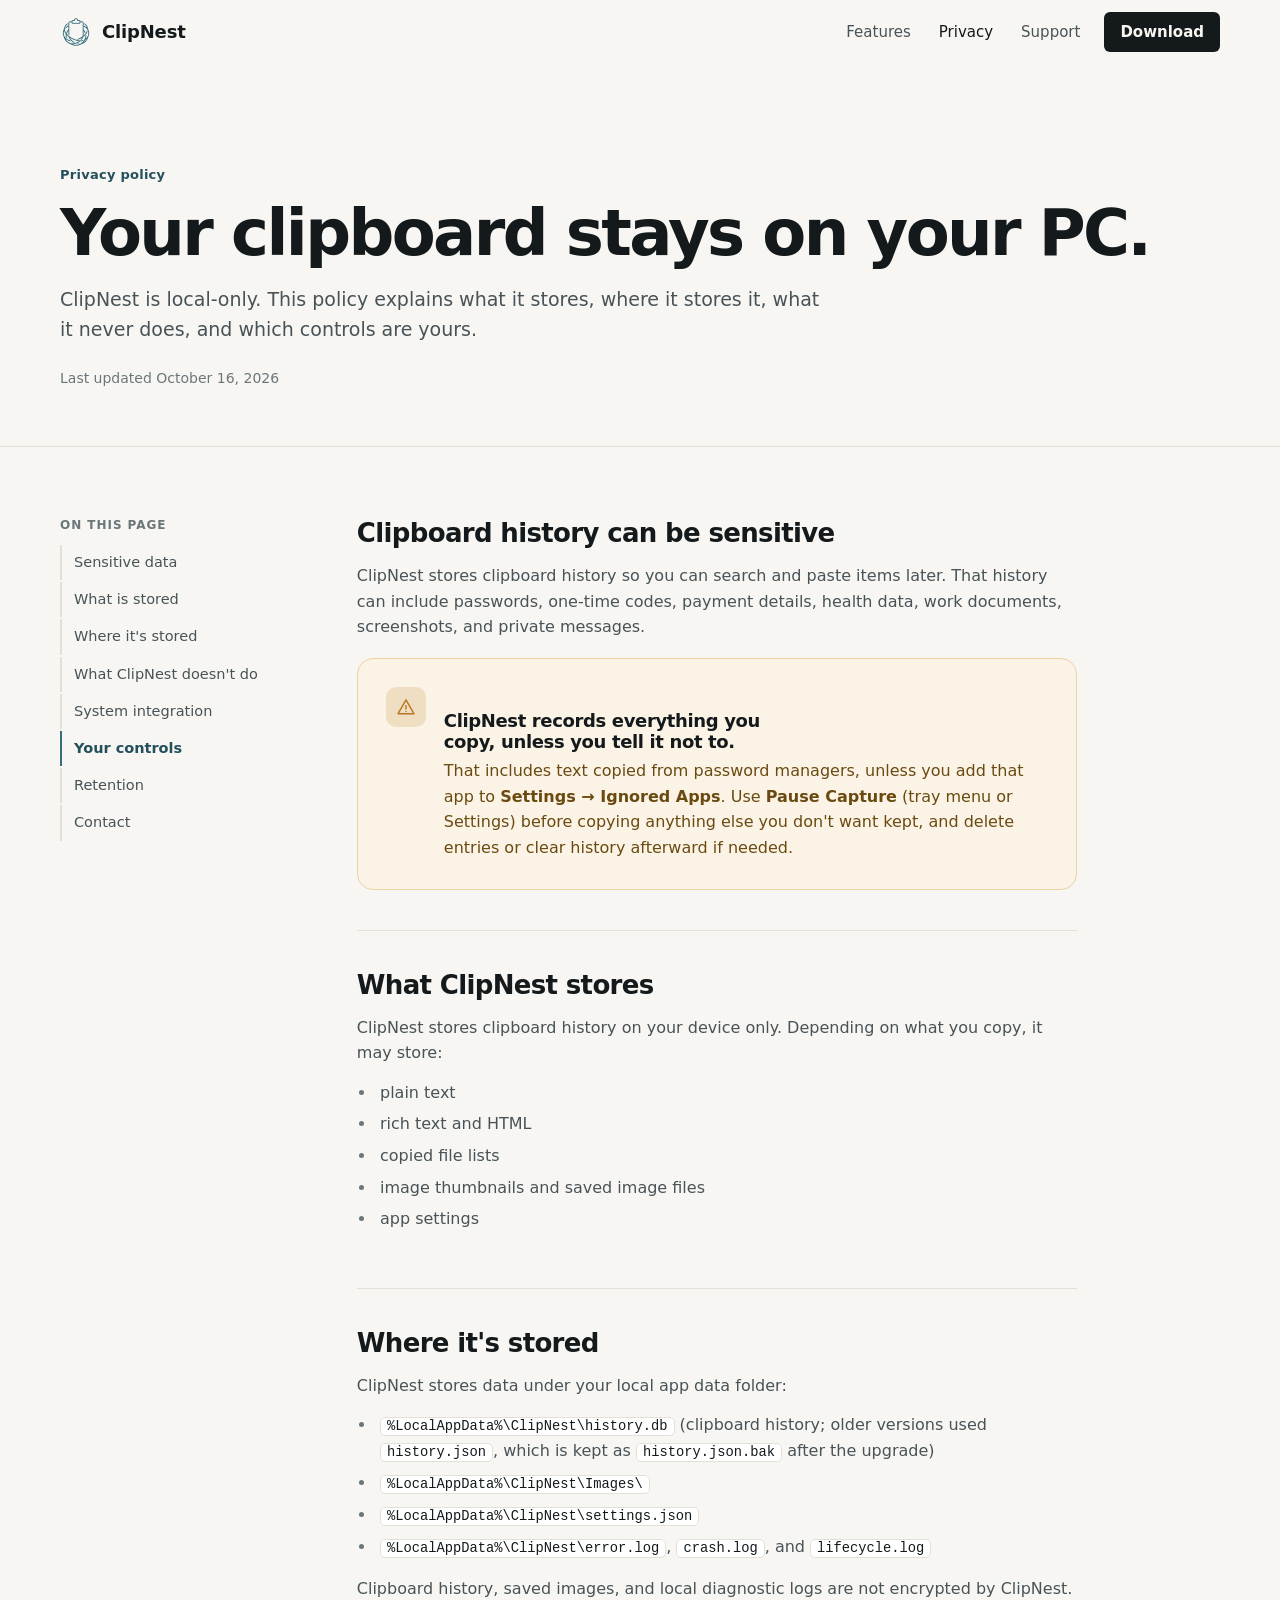
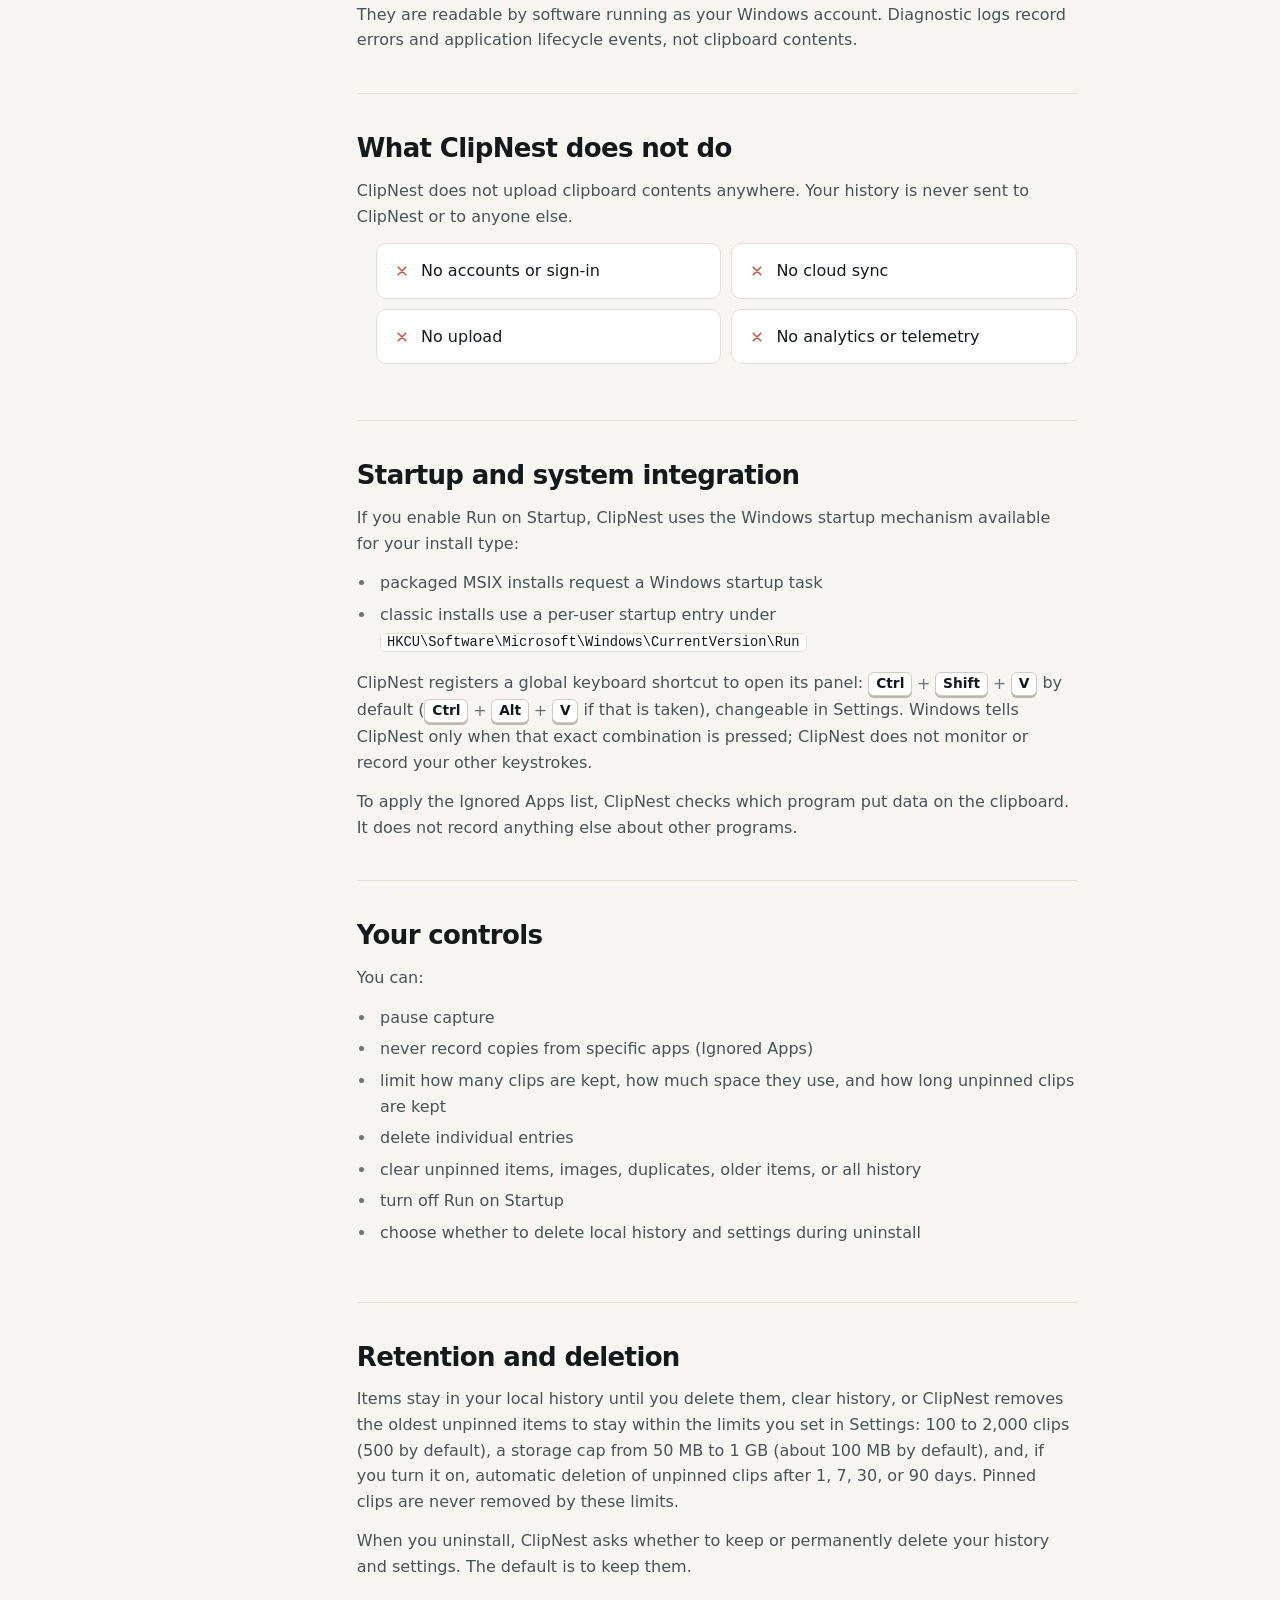
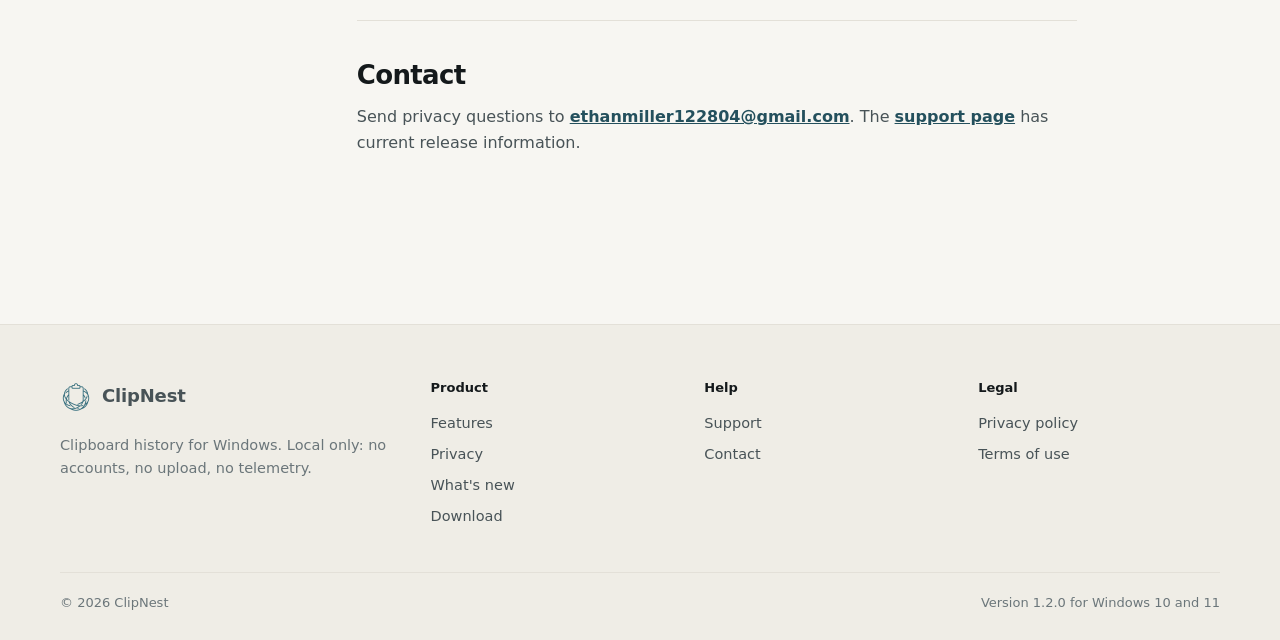
==== commit 5865b69b: "Update site for rebuilt ClipNest 1.2.0 installer and new features - Ship the rebuilt installer and r" ====
--- a/privacy.html
+++ b/privacy.html
@@ -41,15 +41,15 @@
 
         <section class="doc">
             <div class="wrap doc-layout">
-                <nav class="toc" aria-label="On this page"><h2>On this page</h2><a href="#sensitive">Sensitive data</a><a href="#stored">What is stored</a><a href="#local">Where it's stored</a><a href="#network">What ClipNest doesn't do</a><a href="#startup">Startup and shortcut</a><a href="#controls">Your controls</a><a href="#retention">Retention</a><a href="#contact">Contact</a></nav>
+                <nav class="toc" aria-label="On this page"><h2>On this page</h2><a href="#sensitive">Sensitive data</a><a href="#stored">What is stored</a><a href="#local">Where it's stored</a><a href="#network">What ClipNest doesn't do</a><a href="#startup">System integration</a><a href="#controls">Your controls</a><a href="#retention">Retention</a><a href="#contact">Contact</a></nav>
                 <div class="doc-body">
-                    <section id="sensitive"><h2>Clipboard history can be sensitive</h2><p>ClipNest stores clipboard history so you can search and paste items later. That history can include passwords, one-time codes, payment details, health data, work documents, screenshots, and private messages.</p><aside class="warn"><div class="warn-mark"><svg class="icon" aria-hidden="true"><use href="#i-alert"/></svg></div><div><h3>ClipNest records everything you copy.</h3><p>That includes text copied from password managers. Use <strong>Pause Capture</strong> (tray menu or Settings) before copying anything you don't want kept, and delete entries or clear history afterward if needed.</p></div></aside></section>
+                    <section id="sensitive"><h2>Clipboard history can be sensitive</h2><p>ClipNest stores clipboard history so you can search and paste items later. That history can include passwords, one-time codes, payment details, health data, work documents, screenshots, and private messages.</p><aside class="warn"><div class="warn-mark"><svg class="icon" aria-hidden="true"><use href="#i-alert"/></svg></div><div><h3>ClipNest records everything you copy, unless you tell it not to.</h3><p>That includes text copied from password managers, unless you add that app to <strong>Settings &rarr; Ignored Apps</strong>. Use <strong>Pause Capture</strong> (tray menu or Settings) before copying anything else you don't want kept, and delete entries or clear history afterward if needed.</p></div></aside></section>
                     <section id="stored"><h2>What ClipNest stores</h2><p>ClipNest stores clipboard history on your device only. Depending on what you copy, it may store:</p><ul><li>plain text</li><li>rich text and HTML</li><li>copied file lists</li><li>image thumbnails and saved image files</li><li>app settings</li></ul></section>
-                    <section id="local"><h2>Where it's stored</h2><p>ClipNest stores data under your local app data folder:</p><ul><li><code>%LocalAppData%\ClipNest\history.json</code></li><li><code>%LocalAppData%\ClipNest\Images\</code></li><li><code>%LocalAppData%\ClipNest\settings.json</code></li><li><code>%LocalAppData%\ClipNest\error.log</code>, <code>crash.log</code>, and <code>lifecycle.log</code></li></ul><p>Clipboard history, saved images, and local diagnostic logs are not encrypted by ClipNest. They are readable by software running as your Windows account. Diagnostic logs record errors and application lifecycle events, not clipboard contents.</p></section>
+                    <section id="local"><h2>Where it's stored</h2><p>ClipNest stores data under your local app data folder:</p><ul><li><code>%LocalAppData%\ClipNest\history.db</code> (clipboard history; older versions used <code>history.json</code>, which is kept as <code>history.json.bak</code> after the upgrade)</li><li><code>%LocalAppData%\ClipNest\Images\</code></li><li><code>%LocalAppData%\ClipNest\settings.json</code></li><li><code>%LocalAppData%\ClipNest\error.log</code>, <code>crash.log</code>, and <code>lifecycle.log</code></li></ul><p>Clipboard history, saved images, and local diagnostic logs are not encrypted by ClipNest. They are readable by software running as your Windows account. Diagnostic logs record errors and application lifecycle events, not clipboard contents.</p></section>
                     <section id="network"><h2>What ClipNest does not do</h2><p>ClipNest does not upload clipboard contents anywhere. Your history is never sent to ClipNest or to anyone else.</p><ul class="never-inline"><li><svg class="icon" aria-hidden="true"><use href="#i-x"/></svg>No accounts or sign-in</li><li><svg class="icon" aria-hidden="true"><use href="#i-x"/></svg>No cloud sync</li><li><svg class="icon" aria-hidden="true"><use href="#i-x"/></svg>No upload</li><li><svg class="icon" aria-hidden="true"><use href="#i-x"/></svg>No analytics or telemetry</li></ul></section>
-                    <section id="startup"><h2>Startup and keyboard shortcut</h2><p>If you enable Run on Startup, ClipNest uses the Windows startup mechanism available for your install type:</p><ul><li>packaged MSIX installs request a Windows startup task</li><li>classic installs use a per-user startup entry under <code>HKCU\Software\Microsoft\Windows\CurrentVersion\Run</code></li></ul><p>ClipNest registers a global keyboard shortcut (<span class="keys"><kbd>Ctrl</kbd><span>+</span><kbd>Shift</kbd><span>+</span><kbd>V</kbd></span>, or <span class="keys"><kbd>Ctrl</kbd><span>+</span><kbd>Alt</kbd><span>+</span><kbd>V</kbd></span> if that is taken) to open its panel. Windows tells ClipNest only when that exact combination is pressed; ClipNest does not monitor or record your other keystrokes.</p></section>
-                    <section id="controls"><h2>Your controls</h2><p>You can:</p><ul><li>pause capture</li><li>delete individual entries</li><li>clear unpinned items, images, duplicates, older items, or all history</li><li>turn off Run on Startup</li><li>choose whether to delete local history and settings during uninstall</li></ul></section>
-                    <section id="retention"><h2>Retention and deletion</h2><p>Items stay in your local history until you delete them, clear history, or ClipNest removes the oldest unpinned items to stay within its limits of 500 entries and about 100 MB of unpinned history. Pinned items are kept.</p><p>When you uninstall, ClipNest asks whether to keep or permanently delete your history and settings. The default is to keep them.</p></section>
+                    <section id="startup"><h2>Startup and system integration</h2><p>If you enable Run on Startup, ClipNest uses the Windows startup mechanism available for your install type:</p><ul><li>packaged MSIX installs request a Windows startup task</li><li>classic installs use a per-user startup entry under <code>HKCU\Software\Microsoft\Windows\CurrentVersion\Run</code></li></ul><p>ClipNest registers a global keyboard shortcut to open its panel: <span class="keys"><kbd>Ctrl</kbd><span>+</span><kbd>Shift</kbd><span>+</span><kbd>V</kbd></span> by default (<span class="keys"><kbd>Ctrl</kbd><span>+</span><kbd>Alt</kbd><span>+</span><kbd>V</kbd></span> if that is taken), changeable in Settings. Windows tells ClipNest only when that exact combination is pressed; ClipNest does not monitor or record your other keystrokes.</p><p>To apply the Ignored Apps list, ClipNest checks which program put data on the clipboard. It does not record anything else about other programs.</p></section>
+                    <section id="controls"><h2>Your controls</h2><p>You can:</p><ul><li>pause capture</li><li>never record copies from specific apps (Ignored Apps)</li><li>limit how many clips are kept, how much space they use, and how long unpinned clips are kept</li><li>delete individual entries</li><li>clear unpinned items, images, duplicates, older items, or all history</li><li>turn off Run on Startup</li><li>choose whether to delete local history and settings during uninstall</li></ul></section>
+                    <section id="retention"><h2>Retention and deletion</h2><p>Items stay in your local history until you delete them, clear history, or ClipNest removes the oldest unpinned items to stay within the limits you set in Settings: 100 to 2,000 clips (500 by default), a storage cap from 50 MB to 1 GB (about 100 MB by default), and, if you turn it on, automatic deletion of unpinned clips after 1, 7, 30, or 90 days. Pinned clips are never removed by these limits.</p><p>When you uninstall, ClipNest asks whether to keep or permanently delete your history and settings. The default is to keep them.</p></section>
                     <section id="contact"><h2>Contact</h2><p>Send privacy questions to <a href="mailto:ethanmiller122804@gmail.com">ethanmiller122804@gmail.com</a>. The <a href="support.html">support page</a> has current release information.</p></section>
 
                 </div>
